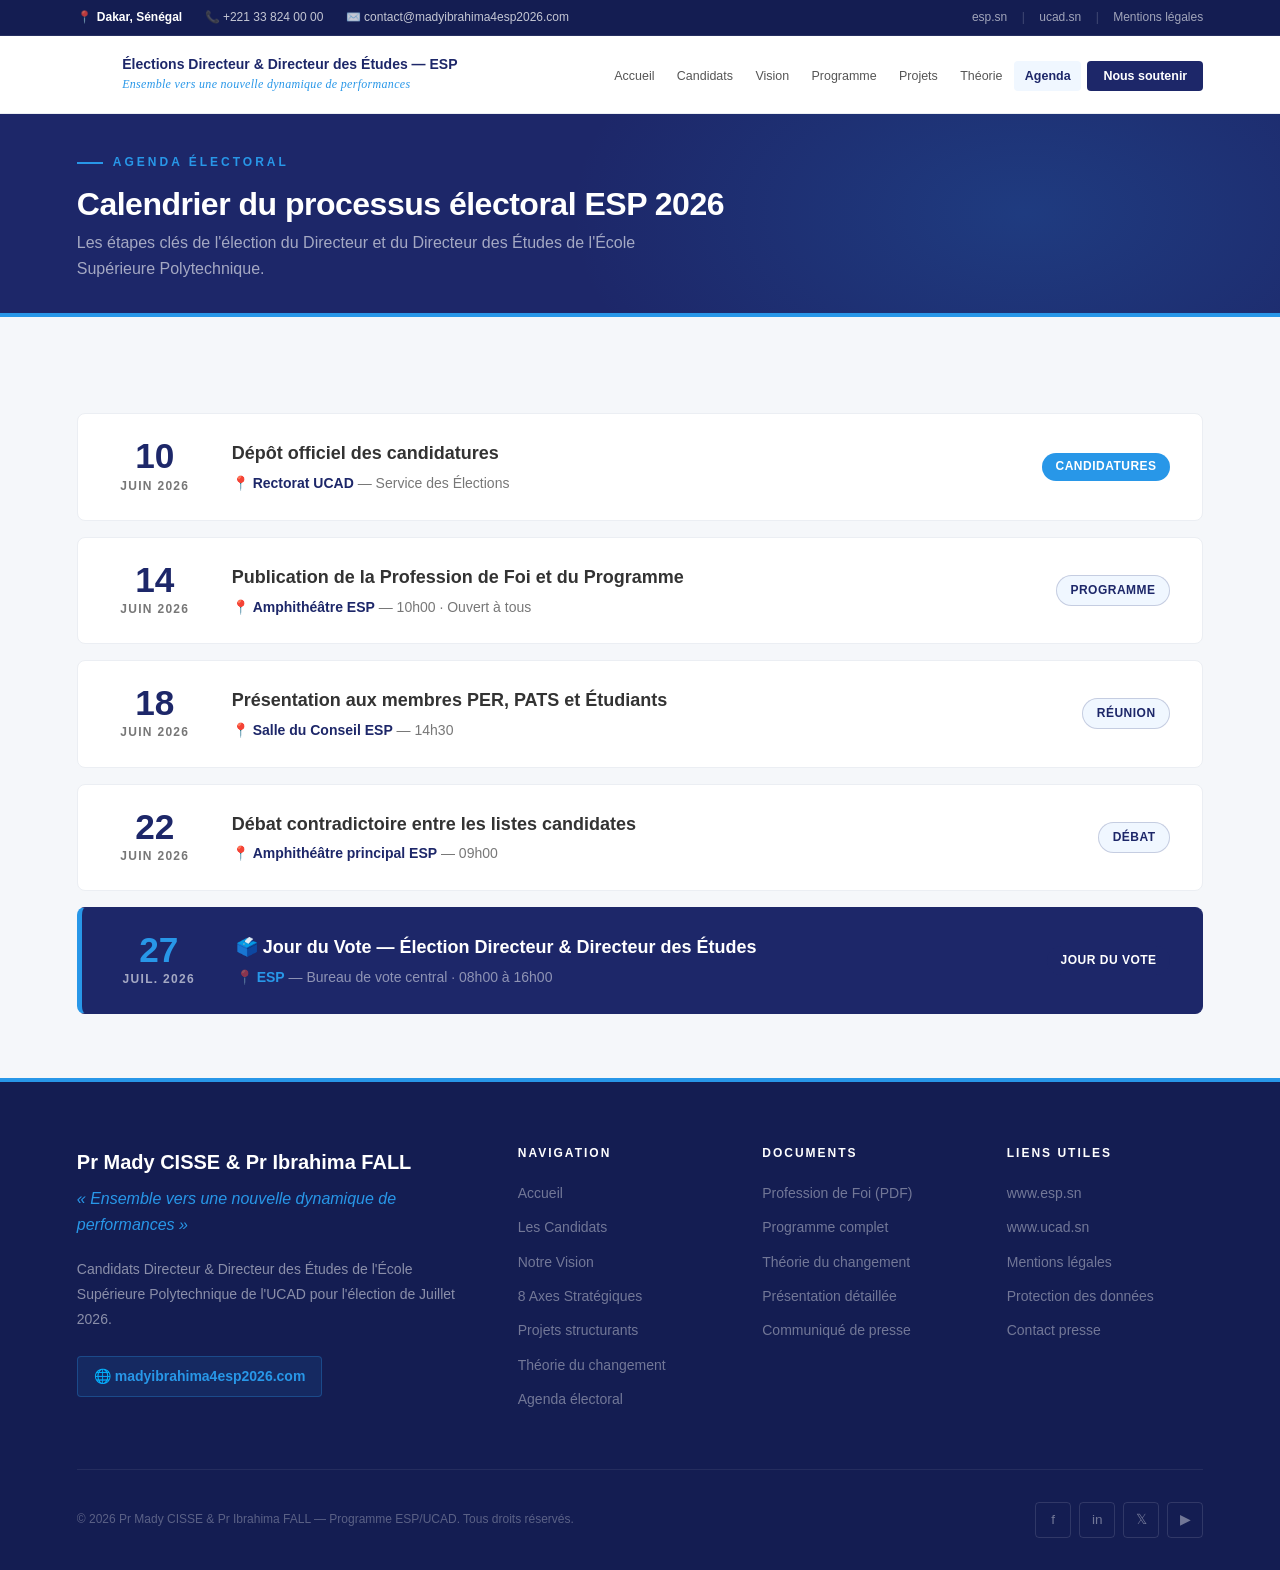
==== agenda.html @ 4c9542e1 "Add files via upload" ====
<!DOCTYPE html>
<html lang="fr">
<head>
<meta charset="UTF-8">
<meta name="viewport" content="width=device-width, initial-scale=1.0">
<meta http-equiv="X-UA-Compatible" content="IE=edge">
<meta http-equiv="Referrer-Policy" content="strict-origin-when-cross-origin">
<title>Agenda Électoral — ESP/UCAD 2026</title>
<meta name="description" content="Calendrier du processus électoral ESP 2026 — dépôt des candidatures, présentation du programme, débat et jour du vote le 27 juillet 2026.">
<meta name="robots" content="index, follow">
<link rel="canonical" href="https://www.madyibrahima4esp2026.com/agenda.html">
<link rel="stylesheet" href="styles.css">
</head>
<body>

<!-- ══ TOPBAR ══ -->
<div class="topbar">
  <div class="tb-l">
    <span>📍 <strong>Dakar, Sénégal</strong></span>
    <span>📞 +221 33 824 00 00</span>
    <span>✉️ contact@madyibrahima4esp2026.com</span>
  </div>
  <div class="tb-r">
    <a href="https://www.esp.sn" target="_blank" rel="noopener noreferrer">esp.sn</a>
    <span class="sep">|</span>
    <a href="https://www.ucad.sn" target="_blank" rel="noopener noreferrer">ucad.sn</a>
    <span class="sep">|</span>
    <a href="mentions-legales.html">Mentions légales</a>
  </div>
</div>

<!-- ══ HEADER ══ -->
<header class="site-header">
  <div class="header-inner">
    <a href="index.html" class="brand" aria-label="Accueil">
      <div class="brand-logo">
        <img src="assets/logo.jpg" alt="Logo ESP" onerror="this.style.display='none';this.parentNode.querySelector('.brand-logo-text').style.display='block'">
        <span class="brand-logo-text" style="display:none">ESP</span>
      </div>
      <div class="brand-text">
        <span class="brand-name">Élections Directeur &amp; Directeur des Études — ESP</span>
        <span class="brand-sub">Ensemble vers une nouvelle dynamique de performances</span>
      </div>
    </a>
    <nav aria-label="Navigation principale">
      <ul class="main-nav">
        <li><a href="index.html">Accueil</a></li>
        <li><a href="candidats.html">Candidats</a></li>
        <li><a href="vision.html">Vision</a></li>
        <li><a href="programme.html">Programme</a></li>
        <li><a href="projets.html">Projets</a></li>
        <li><a href="theorie-du-changement.html">Théorie</a></li>
        <li><a href="agenda.html" class="active">Agenda</a></li>
        <li><a href="engagement.html" class="cta">Nous soutenir</a></li>
      </ul>
    </nav>
    <button class="burger" id="menuToggle" aria-label="Ouvrir le menu" aria-expanded="false">
      <span></span><span></span><span></span>
    </button>
  </div>
</header>

<nav class="mobile-nav" id="mobileNav" aria-label="Menu mobile">
  <button class="close-btn" id="closeMenu" aria-label="Fermer">✕</button>
  <a href="index.html">Accueil</a>
  <a href="candidats.html">Les Candidats</a>
  <a href="vision.html">Vision</a>
  <a href="programme.html">Programme</a>
  <a href="projets.html">Projets structurants</a>
  <a href="theorie-du-changement.html">Théorie du changement</a>
  <a href="agenda.html">Agenda électoral</a>
  <a href="engagement.html">Nous soutenir</a>
</nav>

<!-- ══ PAGE BANNER ══ -->
<section class="page-banner">
  <div class="container">
    <div class="eyebrow">Agenda Électoral</div>
    <h1 class="page-banner-title">Calendrier du processus électoral ESP 2026</h1>
    <p class="page-banner-sub">Les étapes clés de l'élection du Directeur et du Directeur des Études de l'École Supérieure Polytechnique.</p>
  </div>
</section>

<!-- ══ AGENDA ══ -->
<section class="section agenda-section" id="agenda">
  <div class="container">
    <div class="agenda-list">
      <div class="ag-card"><div><div class="ag-day">10</div><div class="ag-mo">Juin 2026</div></div><div><div class="ag-ev">Dépôt officiel des candidatures</div><div class="ag-loc">📍 <strong>Rectorat UCAD</strong> — Service des Élections</div></div><span class="ag-pill p-info">Candidatures</span></div>
      <div class="ag-card"><div><div class="ag-day">14</div><div class="ag-mo">Juin 2026</div></div><div><div class="ag-ev">Publication de la Profession de Foi et du Programme</div><div class="ag-loc">📍 <strong>Amphithéâtre ESP</strong> — 10h00 · Ouvert à tous</div></div><span class="ag-pill p-event">Programme</span></div>
      <div class="ag-card"><div><div class="ag-day">18</div><div class="ag-mo">Juin 2026</div></div><div><div class="ag-ev">Présentation aux membres PER, PATS et Étudiants</div><div class="ag-loc">📍 <strong>Salle du Conseil ESP</strong> — 14h30</div></div><span class="ag-pill p-event">Réunion</span></div>
      <div class="ag-card"><div><div class="ag-day">22</div><div class="ag-mo">Juin 2026</div></div><div><div class="ag-ev">Débat contradictoire entre les listes candidates</div><div class="ag-loc">📍 <strong>Amphithéâtre principal ESP</strong> — 09h00</div></div><span class="ag-pill p-event">Débat</span></div>
      <div class="ag-card highlight"><div><div class="ag-day">27</div><div class="ag-mo">Juil. 2026</div></div><div><div class="ag-ev">🗳️ Jour du Vote — Élection Directeur &amp; Directeur des Études</div><div class="ag-loc">📍 <strong>ESP</strong> — Bureau de vote central · 08h00 à 16h00</div></div><span class="ag-pill p-vote">Jour du vote</span></div>
    </div>
  </div>
</section>

<!-- ══ FOOTER ══ -->
<footer>
  <div class="footer-top">
    <div>
      <div class="foot-name">Pr Mady CISSE &amp; Pr Ibrahima FALL</div>
      <div class="foot-tag">« Ensemble vers une nouvelle dynamique de performances »</div>
      <p class="foot-desc">Candidats Directeur &amp; Directeur des Études de l'École Supérieure Polytechnique de l'UCAD pour l'élection de Juillet 2026.</p>
      <a href="https://www.madyibrahima4esp2026.com" class="foot-link" rel="noopener noreferrer">🌐 madyibrahima4esp2026.com</a>
    </div>
    <div class="footer-col">
      <h4>Navigation</h4>
      <ul>
        <li><a href="index.html">Accueil</a></li>
        <li><a href="candidats.html">Les Candidats</a></li>
        <li><a href="vision.html">Notre Vision</a></li>
        <li><a href="programme.html">8 Axes Stratégiques</a></li>
        <li><a href="projets.html">Projets structurants</a></li>
        <li><a href="theorie-du-changement.html">Théorie du changement</a></li>
        <li><a href="agenda.html">Agenda électoral</a></li>
      </ul>
    </div>
    <div class="footer-col">
      <h4>Documents</h4>
      <ul>
        <li><a href="documents/profession-de-foi.pdf" target="_blank" rel="noopener noreferrer">Profession de Foi (PDF)</a></li>
        <li><a href="documents/programme-complet.pdf" target="_blank" rel="noopener noreferrer">Programme complet</a></li>
        <li><a href="documents/theorie-du-changement.pdf" target="_blank" rel="noopener noreferrer">Théorie du changement</a></li>
        <li><a href="documents/presentation.pdf" target="_blank" rel="noopener noreferrer">Présentation détaillée</a></li>
        <li><a href="documents/communique-presse.pdf" target="_blank" rel="noopener noreferrer">Communiqué de presse</a></li>
      </ul>
    </div>
    <div class="footer-col">
      <h4>Liens utiles</h4>
      <ul>
        <li><a href="https://www.esp.sn" target="_blank" rel="noopener noreferrer">www.esp.sn</a></li>
        <li><a href="https://www.ucad.sn" target="_blank" rel="noopener noreferrer">www.ucad.sn</a></li>
        <li><a href="mentions-legales.html">Mentions légales</a></li>
        <li><a href="mentions-legales.html#donnees">Protection des données</a></li>
        <li><a href="engagement.html">Contact presse</a></li>
      </ul>
    </div>
  </div>
  <div class="footer-bot">
    <p class="footer-copy">© 2026 Pr Mady CISSE &amp; Pr Ibrahima FALL — Programme ESP/UCAD. Tous droits réservés.</p>
    <div class="socials">
      <a href="#" class="soc" aria-label="Facebook" rel="noopener noreferrer">f</a>
      <a href="#" class="soc" aria-label="LinkedIn" rel="noopener noreferrer">in</a>
      <a href="#" class="soc" aria-label="Twitter / X" rel="noopener noreferrer">𝕏</a>
      <a href="#" class="soc" aria-label="YouTube" rel="noopener noreferrer">▶</a>
    </div>
  </div>
</footer>

<script src="main.js" defer></script>
</body>
</html>
---- styles.css ----
@import url('https://fonts.googleapis.com/css2?family=Playfair+Display:ital@1&display=swap');

/* ═══════════════════════════════════════════════════════════════════
   CHARTE GRAPHIQUE ESP — Couleurs officielles + typographie esp.sn
   Police : système (identique à Hello Elementor / esp.sn)
   Couleurs : #1D2769 dominant · #2897e8 accent · #fff · #333
═══════════════════════════════════════════════════════════════════ */

:root {
  --esp-navy:      #1D2769;
  --esp-navy-dark: #141d52;
  --esp-navy-mid:  #253394;
  --esp-blue:      #2897e8;
  --esp-blue-dark: #1a7cc4;
  --esp-blue-pale: #e8f4fd;
  --esp-blue-bg:   #f0f7ff;
  --white:    #ffffff;
  --black:    #000000;
  --text:     #333333;
  --text-mid: #555555;
  --text-lt:  #777777;
  --gray-50:  #fafafa;
  --gray-100: #f5f7fa;
  --gray-200: #ebeef3;
  --gray-300: #d4dde8;
  --border:   #dde3ef;
  --font: -apple-system, BlinkMacSystemFont, "Segoe UI", Roboto,
          "Helvetica Neue", Arial, "Noto Sans", sans-serif;
  --text-xs:  0.75rem;
  --text-sm:  0.875rem;
  --text-base:1rem;
  --text-lg:  1.125rem;
  --text-xl:  1.25rem;
  --text-2xl: 1.5rem;
  --text-3xl: 1.75rem;
  --text-4xl: 2rem;
  --text-5xl: 2.5rem;
  --lh-text:  1.6;
  --lh-head:  1.2;
  --r:    4px;
  --r-lg: 8px;
  --shadow-sm: 0 1px 4px rgba(29,39,105,.08);
  --shadow:    0 4px 20px rgba(29,39,105,.12);
  --shadow-lg: 0 12px 40px rgba(29,39,105,.18);
}

/* ── Reset ── */
*, *::before, *::after { margin:0; padding:0; box-sizing:border-box; }
html { scroll-behavior:smooth; }
body {
  font-family: var(--font);
  font-size: var(--text-base);
  color: var(--text);
  background: var(--white);
  line-height: var(--lh-text);
  overflow-x: clip;
  -webkit-font-smoothing: antialiased;
}
img { max-width:100%; display:block; }
a { color: inherit; text-decoration: none; }
h1,h2,h3,h4,h5,h6 {
  font-family: var(--font);
  line-height: var(--lh-head);
  font-weight: 700;
  color: var(--black);
}

/* ════════════════════════════════════
   TOPBAR
════════════════════════════════════ */
.topbar {
  background: var(--esp-navy-dark);
  color: rgba(255,255,255,.75);
  font-size: var(--text-xs);
  padding: .5rem 6%;
  display: flex;
  justify-content: space-between;
  align-items: center;
  border-bottom: 1px solid rgba(255,255,255,.08);
}
.tb-l { display:flex; align-items:center; gap:1.4rem; flex-wrap:wrap; }
.tb-l span { display:flex; align-items:center; gap:5px; }
.tb-l strong { color:var(--white); font-weight:600; }
.tb-r { display:flex; align-items:center; gap:.9rem; }
.tb-r a {
  color:rgba(255,255,255,.6);
  font-size:var(--text-xs);
  font-weight:500;
  transition:color .15s;
}
.tb-r a:hover { color:var(--esp-blue); }
.tb-r .sep { color:rgba(255,255,255,.2); }

/* ════════════════════════════════════
   HEADER
════════════════════════════════════ */
.site-header {
  background: var(--white);
  position: sticky;
  top: 0;
  z-index: 300;
  box-shadow: 0 2px 12px rgba(29,39,105,.1);
  border-bottom: 1px solid var(--gray-200);
}
.header-inner {
  max-width: 1280px;
  margin: 0 auto;
  padding: .9rem 6%;
  display: flex;
  align-items: center;
  justify-content: space-between;
  gap: 2rem;
}
.brand { display: flex; align-items: center; gap: 12px; }
.brand-logo {
  height: 48px; width: auto; flex-shrink: 0;
  display: flex; align-items: center; justify-content: center;
}
.brand-logo img { height: 48px; width: auto; object-fit: contain; display: block; }
.brand-logo-text { font-size: .95rem; font-weight: 800; color: var(--white); letter-spacing: 1px; }
.brand-text { display:flex; flex-direction:column; }
.brand-name { font-size: var(--text-sm); font-weight: 700; color: var(--esp-navy); line-height: 1.3; }
.brand-sub { font-size: var(--text-xs); color: var(--esp-blue); margin-top: 2px; font-family: Georgia, 'Times New Roman', serif; font-style: italic; letter-spacing: .3px; }
.main-nav { display:flex; list-style:none; align-items:center; gap:.1rem; }
.main-nav a {
  color: var(--text-mid);
  font-size: .78rem;
  font-weight: 500;
  padding: .5rem .65rem;
  border-radius: var(--r);
  transition: all .15s;
}
.main-nav a:hover { color:var(--esp-navy); background:var(--esp-blue-bg); }
.main-nav a.active { color:var(--esp-navy); background:var(--esp-blue-bg); font-weight:700; }
.main-nav a.cta {
  background: var(--esp-navy); color: var(--white);
  padding: .5rem 1rem; font-weight: 600; margin-left: .3rem;
}
.main-nav a.cta:hover { background: var(--esp-navy-dark); }
.main-nav a.cta.active { background: var(--esp-navy-dark); }
.burger {
  display:none; flex-direction:column; gap:5.5px;
  cursor:pointer; padding:10px; background:none; border:none;
  border-radius:8px; transition:background .2s;
}
.burger:hover { background:rgba(29,39,105,.07); }
.burger span {
  width:24px; height:2.5px; background:var(--esp-navy);
  border-radius:3px; display:block;
  transition:transform .3s ease, opacity .2s ease, width .25s ease;
}
.burger.open span:nth-child(1) { transform:translateY(8px) rotate(45deg); }
.burger.open span:nth-child(2) { opacity:0; width:0; }
.burger.open span:nth-child(3) { transform:translateY(-8px) rotate(-45deg); }

/* Backdrop */
html.menu-open body { overflow: clip; }

.mobile-overlay {
  position:fixed; inset:0;
  background:rgba(0,8,32,.5);
  z-index:399;
  opacity:0; visibility:hidden;
  transition:opacity .35s, visibility .35s;
  backdrop-filter:blur(3px);
  -webkit-backdrop-filter:blur(3px);
}
.mobile-overlay.open { opacity:1; visibility:visible; }

/* Panneau latéral */
.mobile-nav {
  position:fixed; top:0; right:0;
  height:100vh;
  height:100dvh;
  width:min(300px, 86vw);
  background:var(--white); z-index:400;
  display:flex; flex-direction:column;
  transform:translateX(105%);
  visibility:hidden;
  transition:transform .35s cubic-bezier(.4,0,.2,1), visibility .35s;
  box-shadow:-6px 0 30px rgba(0,8,32,.18);
  overflow-y:auto;
  overflow-x:hidden;
  overscroll-behavior-y:contain;
  -webkit-overflow-scrolling:touch;
  padding-bottom:max(1.5rem, env(safe-area-inset-bottom));
}
.mobile-nav.open { transform:translateX(0); visibility:visible; }

/* En-tête du panneau */
.mob-nav-hd {
  display:flex; align-items:center; justify-content:space-between;
  padding:1rem 1.2rem;
  background:var(--esp-navy);
  flex-shrink:0;
}
.mob-nav-brand { color:var(--white); }
.mob-nav-brand strong { display:block; font-size:.85rem; font-weight:700; letter-spacing:.04em; }
.mob-nav-brand span {
  display:block;
  font-family:'Playfair Display', Georgia, serif;
  font-style:italic;
  font-size:.78rem;
  color:rgba(255,255,255,.82);
  font-weight:400;
  margin-top:4px;
  letter-spacing:.02em;
  line-height:1.35;
}

/* Bouton fermer */
.close-btn {
  width:32px; height:32px;
  background:rgba(255,255,255,.15); border:1px solid rgba(255,255,255,.2);
  border-radius:50%;
  font-size:.95rem; cursor:pointer; color:var(--white);
  display:flex; align-items:center; justify-content:center;
  transition:background .2s;
  flex-shrink:0;
}
.close-btn:hover { background:rgba(255,255,255,.3); }

/* Liens */
.mobile-nav a {
  display:flex; align-items:center; justify-content:space-between;
  padding:.7rem 1.2rem;
  border-bottom:1px solid var(--gray-100);
  color:var(--text); font-size:.9rem; font-weight:600;
  transition:background .15s, color .15s, padding-left .2s;
}
.mobile-nav a::after { content:'›'; font-size:1.2rem; color:var(--esp-blue); opacity:.5; }
.mobile-nav a:hover { background:var(--esp-blue-bg); color:var(--esp-navy); padding-left:1.6rem; }
.mobile-nav a.active { color:var(--esp-blue); background:var(--esp-blue-bg); }

/* CTA */
.mobile-nav a.cta {
  margin:.8rem 1.2rem 1rem;
  padding:.75rem 1.2rem;
  background:var(--esp-navy); color:var(--white) !important;
  border-radius:var(--r-lg);
  justify-content:center;
  font-size:.9rem;
  border-bottom:none;
}
.mobile-nav a.cta::after { display:none; }
.mobile-nav a.cta:hover { background:var(--esp-blue); padding-left:1.2rem; }

/* ════════════════════════════════════
   HERO
════════════════════════════════════ */
@keyframes pulse { 0%,100%{opacity:1} 50%{opacity:.4} }

.hero {
  position: relative;
  background: linear-gradient(145deg, #253394 0%, #1D2769 55%, #141d52 100%);
  overflow: hidden;
  min-height: 88vh;
  display: flex;
  align-items: stretch;
}
.hero::before {
  content: '';
  position: absolute; inset: 0;
  background:
    radial-gradient(ellipse 900px 600px at 95% -5%, rgba(40,151,232,.28) 0%, transparent 60%),
    radial-gradient(ellipse 600px 500px at 5%  95%, rgba(20,29,82,.40) 0%, transparent 55%);
  pointer-events: none;
}
.hero::after {
  content: '';
  position: absolute; inset: 0;
  background-image: repeating-linear-gradient(
    -55deg,
    transparent, transparent 80px,
    rgba(255,255,255,.012) 80px, rgba(255,255,255,.012) 81px
  );
  pointer-events: none; z-index: 1;
}
.hero-content {
  position: relative; z-index: 2;
  max-width: 1280px; margin: 0 auto; padding: 0 6%; width: 100%;
  display: grid; grid-template-columns: 1fr clamp(320px, 44%, 520px);
  gap: 2.5rem; align-items: center;
  min-height: 88vh;
}
.hero-left { padding: 4.5rem 0; min-width: 0; overflow: hidden; }

.hero-kicker {
  display: inline-flex; align-items: center; gap: 10px;
  font-size: var(--text-xs); font-weight: 700;
  text-transform: uppercase; letter-spacing: 3px;
  color: var(--esp-blue); margin-bottom: 1.6rem;
  padding: .4rem 1.1rem;
  background: rgba(40,151,232,.1);
  border: 1px solid rgba(40,151,232,.25);
  border-radius: 100px;
}
.kicker-pulse {
  width: 7px; height: 7px;
  background: #22c55e; border-radius: 50%;
  box-shadow: 0 0 8px rgba(34,197,94,.7);
  animation: pulse 2s infinite; flex-shrink: 0;
}
.hero-title {
  font-family: 'Montserrat', var(--font);
  font-size: clamp(2.4rem, 5vw, 4.2rem);
  color: var(--white); font-weight: 900;
  line-height: 1.05; letter-spacing: -1px;
  margin-bottom: 1.2rem;
}
.ht-prenom {
  display: block; font-weight: 700; font-size: .52em;
  color: rgba(255,255,255,.5); letter-spacing: 7px;
  text-transform: uppercase; margin-bottom: .06em;
  font-family: 'Montserrat', var(--font);
}
.ht-nom {
  display: block; font-weight: 900;
  text-transform: uppercase; color: var(--white); line-height: 1;
}
.ht-amp {
  display: block; font-family: 'Montserrat', var(--font);
  font-weight: 300; font-size: .3em;
  color: var(--esp-blue); letter-spacing: 8px;
  text-transform: uppercase; margin: .45em 0;
}
.hero-role {
  font-size: var(--text-sm); color: rgba(255,255,255,.5);
  margin-bottom: 1.4rem; padding-bottom: 1.4rem;
  border-bottom: 1px solid rgba(255,255,255,.08); line-height: 1.75;
}
.hero-role strong { color: rgba(255,255,255,.75); font-weight: 600; }
.hero-slogan {
  font-size: var(--text-lg); font-weight: 500; font-style: italic;
  color: var(--white); line-height: 1.6;
  margin: 0 0 1.8rem; padding-left: 1.3rem;
  border-left: 3px solid var(--esp-blue);
  max-width: 500px;
}
.hero-btns { display: flex; gap: 1rem; flex-wrap: wrap; margin-bottom: 2rem; width: 100%; }
.btn {
  display: inline-flex; align-items:center; gap:8px;
  padding: .85rem 2rem; border-radius: var(--r);
  font-size: var(--text-sm); font-weight: 600;
  transition: all .2s; border: 2px solid transparent;
  cursor: pointer; text-transform: uppercase; letter-spacing: .4px;
}
.btn-primary { background: var(--esp-blue); color: var(--white); border-color: var(--esp-blue); box-shadow: 0 4px 16px rgba(40,151,232,.4); }
.btn-primary:hover { background: var(--esp-blue-dark); border-color: var(--esp-blue-dark); transform: translateY(-2px); box-shadow: 0 6px 22px rgba(40,151,232,.5); }
.btn-outline { background: transparent; color: var(--white); border-color: rgba(255,255,255,.35); }
.btn-outline:hover { border-color:var(--white); background:rgba(255,255,255,.06); }

.hero-meta {
  display: flex; flex-wrap: wrap;
  border: 1px solid rgba(255,255,255,.08);
  border-radius: var(--r); overflow: hidden;
  background: rgba(255,255,255,.03);
  max-width: 440px;
}
.hero-meta-item {
  flex: 1; padding: .85rem 1.2rem;
  border-right: 1px solid rgba(255,255,255,.08);
  min-width: 100px;
}
.hero-meta-item:last-child { border-right: none; }
.hero-meta-label {
  font-size: 10px; color: rgba(255,255,255,.35);
  text-transform: uppercase; letter-spacing: 1.5px;
  font-weight: 700; margin-bottom: 3px;
}
.hero-meta-value { color: var(--white); font-size: var(--text-sm); font-weight: 700; }

/* Hero droite — portraits candidats */
.hero-right {
  display: flex; flex-direction: column;
  gap: .9rem; align-self: stretch;
  padding: 3rem 0;
}
.hero-portraits {
  display: grid; grid-template-columns: 1fr 1fr;
  gap: .9rem; flex: 1;
  align-items: start;
}

/* Carte portrait */
.hero-portrait {
  display: flex; flex-direction: column;
  border-radius: var(--r-lg);
  overflow: hidden;
  background: rgba(255,255,255,.05);
  border: 1px solid rgba(255,255,255,.1);
  box-shadow: 0 8px 36px rgba(0,0,0,.45);
  transition: transform .3s ease, box-shadow .3s ease;
}
.hero-portrait:hover {
  transform: translateY(-6px);
  box-shadow: 0 20px 55px rgba(0,0,0,.6);
}
.hero-portrait:first-child { border-top: 3px solid var(--esp-blue); }
.hero-portrait.alt {
  border-top: 3px solid rgba(255,255,255,.25);
}

/* Zone photo */
.hero-portrait-img {
  position: relative;
  height: 290px;
  background: #0a0e28;
  overflow: hidden;
  flex-shrink: 0;
}
/* Numéro badge */
.hero-portrait:first-child .hero-portrait-img::before,
.hero-portrait.alt .hero-portrait-img::before {
  content: none;
}
.hero-portrait-img img {
  width: 100%; height: 100%;
  object-fit: cover; object-position: top center;
  transition: transform .45s ease;
}
.hero-portrait:hover .hero-portrait-img img { transform: scale(1.05); }
.hero-portrait::after { display: none; }

/* Section info sous la photo */
.hero-portrait-info {
  padding: .9rem 1rem 1.1rem;
  background: rgba(10,14,45,.78);
  border-top: 1px solid rgba(255,255,255,.07);
}
.portrait-tag {
  display: inline-block; font-size: 9px; font-weight: 700;
  text-transform: uppercase; letter-spacing: 1.5px;
  color: var(--esp-blue); background: rgba(40,151,232,.15);
  border: 1px solid rgba(40,151,232,.35);
  padding: .2rem .65rem; border-radius: 100px; margin-bottom: .5rem;
}
.portrait-tag.alt {
  color: var(--esp-blue);
  background: rgba(40,151,232,.15);
  border-color: rgba(40,151,232,.35);
}
.portrait-name {
  font-family: 'Montserrat', var(--font);
  font-size: 1.05rem; color: var(--white);
  font-weight: 800; line-height: 1.15;
  text-transform: uppercase;
}
.portrait-name strong { font-weight: 900; }
.portrait-grade {
  font-size: 10px; color: rgba(255,255,255,.38);
  margin-top: 4px; font-weight: 500;
}
.hero-right-badge {
  display: flex; align-items: center; gap: .6rem;
  font-size: var(--text-xs); color: rgba(255,255,255,.4);
  background: rgba(255,255,255,.04);
  border: 1px solid rgba(255,255,255,.07);
  padding: .6rem 1rem; border-radius: var(--r); font-weight: 600;
}
.live-dot {
  width: 7px; height: 7px; background: #22c55e;
  border-radius: 50%; box-shadow: 0 0 8px rgba(34,197,94,.6);
  animation: pulse 2s infinite; flex-shrink: 0;
}

/* ════════════════════════════════════
   PAGE BANNER — bandeau des pages internes
════════════════════════════════════ */
.page-banner {
  background: var(--esp-navy);
  padding: 2rem 6%;
  border-bottom: 4px solid var(--esp-blue);
  position: relative;
  overflow: hidden;
}
.page-banner::before {
  content: '';
  position: absolute; inset: 0;
  background: radial-gradient(ellipse 700px 400px at 80% 50%, rgba(40,151,232,.18) 0%, transparent 65%);
  pointer-events: none;
}
.page-banner .container { max-width: 1280px; margin: 0 auto; position: relative; z-index: 1; }
.page-banner .eyebrow { color: var(--esp-blue); margin-bottom: 0.8rem; }
.page-banner .eyebrow::before { background: var(--esp-blue); }
.page-banner-title {
  font-size: clamp(1.4rem, 3vw, 2rem);
  color: var(--white); font-weight: 800;
  margin-bottom: 0.4rem; letter-spacing: -0.5px;
}
.page-banner-sub { color: rgba(255,255,255,.6); font-size: var(--text-base); max-width: 640px; line-height: 1.6; }

/* ════════════════════════════════════
   GENERIQUE SECTIONS
════════════════════════════════════ */
.section { padding:3rem 6%; }
.container { max-width:1280px; margin:0 auto; }
.section-hd { max-width:800px; margin-bottom:3.5rem; }
.section-hd.center { margin-left:auto; margin-right:auto; text-align:center; }
.eyebrow {
  display: inline-flex; align-items:center; gap:10px;
  font-size: var(--text-xs); font-weight:700;
  text-transform: uppercase; letter-spacing:3px;
  color: var(--esp-blue); margin-bottom:.9rem;
}
.eyebrow::before { content:''; width:26px; height:2px; background:var(--esp-blue); flex-shrink:0; }
.section-hd.center .eyebrow { justify-content:center; }
.section-title { font-size: var(--text-4xl); font-weight: 800; color: var(--esp-navy); letter-spacing: -.5px; margin-bottom:.9rem; line-height: var(--lh-head); }
.section-intro { color:var(--text-mid); font-size:var(--text-base); line-height:var(--lh-text); }

/* ════════════════════════════════════
   STATS
════════════════════════════════════ */
.stats-bar { background:var(--esp-navy); padding:2.5rem 6%; }
.stats-grid { max-width:1280px; margin:0 auto; display:grid; grid-template-columns:repeat(4,1fr); gap:2rem; }
.stat-card { text-align:center; }
.stat-num { font-size: 2.8rem; font-weight: 800; color: var(--white); line-height:1; margin-bottom:.4rem; letter-spacing:-1px; }
.stat-num small { font-size:1.6rem; color:var(--esp-blue); }
.stat-label { font-size: var(--text-xs); color: rgba(255,255,255,.7); text-transform: uppercase; letter-spacing: 1.5px; font-weight: 600; }

/* ════════════════════════════════════
   VISION
════════════════════════════════════ */
.vision { background:var(--white); }
.vision-grid { display:grid; grid-template-columns:1.2fr 1fr; gap:5rem; align-items:center; }
.vision-quote { background: var(--esp-navy); color: var(--white); padding: 3rem; border-radius: var(--r-lg); position: relative; box-shadow: var(--shadow-lg); border-left: 5px solid var(--esp-blue); }
.vision-quote::before { content: '"'; position: absolute; top:.8rem; left:1.5rem; font-size: 6rem; color: rgba(40,151,232,.2); line-height:1; font-weight:800; }
.vision-q { font-size: var(--text-xl); line-height: 1.65; font-weight: 500; margin-bottom: 2rem; position: relative; z-index:1; }
.vision-q strong { color:var(--esp-blue); font-weight:700; }
.vision-attr { display:flex; align-items:center; gap:.9rem; padding-top:1.3rem; border-top:1px solid rgba(255,255,255,.1); }
.attr-line { width:28px; height:2px; background:var(--esp-blue); flex-shrink:0; }
.attr-txt { font-size:var(--text-xs); color:rgba(255,255,255,.6); font-weight:600; text-transform:uppercase; letter-spacing:1.5px; }
.vision-text p { font-size:var(--text-base); line-height:1.85; color:var(--text-mid); margin-bottom:1.1rem; }
.vision-text p strong { color:var(--black); font-weight:700; }
.vision-feats { display:grid; grid-template-columns:1fr 1fr; gap:1rem; margin-top:2rem; }
.vfeat { padding:1rem 1.2rem; background:var(--esp-blue-bg); border-left:4px solid var(--esp-navy); border-radius:0 var(--r) var(--r) 0; }
.vfeat-n { font-size:1.9rem; font-weight:800; color:var(--esp-navy); line-height:1; margin-bottom:4px; }
.vfeat-t { font-size:var(--text-sm); color:var(--text-mid); font-weight:500; }

/* ════════════════════════════════════
   CANDIDATS
════════════════════════════════════ */
.cand-section { background:#eef1f7; }
.cand-grid { display:flex; flex-direction:column; gap:2.5rem; margin-top:1rem; }

/* ── Card horizontale ── */
.cand-card {
  background:var(--white);
  border-radius:var(--r-lg); overflow:hidden;
  box-shadow:0 4px 28px rgba(29,39,105,.1);
  border:1px solid var(--gray-200);
  display:grid;
  grid-template-areas:"banner banner" "head body";
  grid-template-columns:360px 1fr;
  grid-template-rows:3px 1fr;
  transition:box-shadow .3s;
}
.cand-card:hover { box-shadow:0 14px 44px rgba(29,39,105,.16); }

/* Bandeau couleur top */
.cand-banner { grid-area:banner; height:3px; background:var(--esp-navy); }
.cand-banner.alt { background:var(--esp-blue); }

/* ── Colonne PHOTO gauche ── */
.cand-head {
  grid-area:head;
  position:relative; overflow:hidden;
  min-height:480px; background:#07102a;
}
.cand-head::after {
  content:''; position:absolute; inset:0; z-index:1;
  background:
    linear-gradient(to right, rgba(7,16,42,0) 55%, rgba(7,16,42,.45) 100%),
    linear-gradient(to top, rgba(7,16,42,.92) 0%, rgba(7,16,42,.45) 45%, rgba(7,16,42,.05) 100%);
}
.cand-photo { position:absolute; inset:0; width:100%; height:100%; }
.cand-photo img { width:100%; height:100%; object-fit:cover; object-position:center top; }
.cand-head-info {
  position:absolute; bottom:0; left:0; right:0;
  padding:1.5rem 1.8rem; z-index:2;
}
.cand-poste {
  display:inline-block; font-size:9px; font-weight:700;
  text-transform:uppercase; letter-spacing:2px;
  color:var(--esp-blue); background:rgba(40,151,232,.18);
  padding:.28rem .85rem; border-radius:100px; margin-bottom:.5rem;
  border:1px solid rgba(40,151,232,.45);
}
.cand-poste.alt {
  color:rgba(255,255,255,.9); background:rgba(255,255,255,.15);
  border-color:rgba(255,255,255,.3);
}
.cand-name { font-size:var(--text-2xl); font-weight:800; color:#fff; line-height:1.15; }
.cand-titre { font-size:var(--text-xs); color:rgba(255,255,255,.5); margin-top:.3rem; line-height:1.4; }

/* ── Colonne CONTENU droite ── */
.cand-body {
  grid-area:body;
  padding:2.2rem 2.8rem 2.2rem 2.4rem;
  display:flex; flex-direction:column; justify-content:center;
  border-left:1px solid var(--gray-100);
}
.cand-body p { font-size:var(--text-sm); line-height:1.8; color:var(--text-mid); margin-bottom:1rem; }
.cand-body ul {
  list-style:none; margin:0 0 .5rem; padding:0;
  display:grid; grid-template-columns:1fr 1fr; gap:.38rem .6rem;
}
.cand-body ul li {
  font-size:.8rem; line-height:1.55; color:var(--text-mid);
  padding:.2rem 0 .2rem 1rem; position:relative;
  border-bottom:1px solid var(--gray-100);
}
.cand-body ul li:last-child { border-bottom:none; }
.cand-body ul li::before {
  content:''; position:absolute; left:0; top:.63em;
  width:5px; height:5px; border-radius:50%; background:var(--esp-blue); flex-shrink:0;
}
.cand-chips {
  display:flex; flex-wrap:wrap; gap:.45rem;
  margin-top:1.3rem; padding-top:1.2rem; border-top:2px solid var(--gray-100);
}
.chip {
  background:var(--esp-blue-bg); color:var(--esp-navy);
  padding:.3rem .9rem; border-radius:100px;
  font-size:var(--text-xs); font-weight:700;
  border:1px solid rgba(29,39,105,.12);
}

/* ════════════════════════════════════
   PROGRAMME — 7 AXES
════════════════════════════════════ */
.programme { background:var(--white); }
.prog-layout { display:grid; grid-template-columns:265px 1fr; gap:3rem; margin-top:3rem; }
.prog-sidebar { position:sticky; top:90px; align-self:start; }
.prog-list { list-style:none; background:var(--gray-100); border-radius:var(--r-lg); padding:.5rem; border:1px solid var(--gray-200); }
.prog-item { display:flex; align-items:center; gap:10px; padding:.8rem 1rem; border-radius:var(--r); cursor:pointer; transition:all .15s; font-size:var(--text-sm); color:var(--text-mid); font-weight:500; }
.prog-item:hover { background:var(--white); color:var(--esp-navy); }
.prog-item.active { background:var(--esp-navy); color:var(--white); font-weight:700; }
.prog-item.active .pnum { background:rgba(255,255,255,.18); color:var(--white); }
.pnum { width:26px; height:26px; border-radius:50%; background:var(--esp-blue-bg); color:var(--esp-navy); display:flex; align-items:center; justify-content:center; font-size:var(--text-xs); font-weight:800; flex-shrink:0; }
.prog-panel { display:none; animation:fadeIn .3s ease; }
.prog-panel.active { display:block; }
@keyframes fadeIn{from{opacity:0;transform:translateY(8px)}to{opacity:1;transform:translateY(0)}}
.prog-hdr { border-left:4px solid var(--esp-navy); padding-left:1.5rem; margin-bottom:2rem; }
.prog-axe { font-size:var(--text-xs); color:var(--esp-blue); font-weight:700; text-transform:uppercase; letter-spacing:2.5px; margin-bottom:.5rem; }
.prog-h3 { font-size:var(--text-3xl); font-weight:800; color:var(--esp-navy); line-height:1.2; margin-bottom:.7rem; }
.prog-obj { font-size:var(--text-base); line-height:1.75; color:var(--text-mid); font-style:italic; }
.prog-body { display:grid; grid-template-columns:1fr 1fr; gap:2.5rem; }
.prog-col h4 { font-size:var(--text-xs); font-weight:700; text-transform:uppercase; letter-spacing:2px; color:var(--esp-navy); padding-bottom:.7rem; margin-bottom:1.1rem; border-bottom:2px solid var(--esp-navy); }
.prog-acts { list-style:none; }
.prog-acts li { position:relative; padding:.5rem 0 .5rem 1.4rem; font-size:var(--text-sm); line-height:1.7; color:var(--text-mid); border-bottom:1px dashed var(--gray-200); }
.prog-acts li:last-child { border-bottom:none; }
.prog-acts li::before { content:''; position:absolute; left:0; top:1rem; width:6px; height:6px; background:var(--esp-blue); border-radius:50%; }
.prog-indic { display:flex; flex-direction:column; gap:.6rem; }
.indic { background:var(--esp-blue-bg); border:1px solid rgba(40,151,232,.15); border-left:3px solid var(--esp-navy); padding:.8rem 1rem; border-radius:0 var(--r) var(--r) 0; font-size:var(--text-sm); line-height:1.55; color:var(--text); }
.indic strong { color:var(--esp-navy); font-weight:700; }

/* ════════════════════════════════════
   PROJETS STRUCTURANTS
════════════════════════════════════ */
.projets { background:var(--gray-100); }

/* ── Ancien compact grid (conservé pour compatibilité) ── */
.ps-grid { display:grid; grid-template-columns:repeat(auto-fit,minmax(300px,1fr)); gap:1.5rem; margin-top:3rem; }
.ps-card { background:var(--white); border-radius:var(--r-lg); overflow:hidden; border:1px solid var(--gray-200); transition:all .25s; display:flex; flex-direction:column; }
.ps-card:hover { transform:translateY(-5px); box-shadow:var(--shadow-lg); border-color:rgba(29,39,105,.3); }
.ps-cover { height:130px; position:relative; display:flex; align-items:flex-end; padding:1.2rem 1.5rem; background:var(--esp-navy); color:var(--white); border-bottom:3px solid var(--esp-blue); }
.ps-cover::before { content:''; position:absolute; top:.8rem; right:1rem; font-size:4rem; font-weight:800; color:rgba(255,255,255,.07); line-height:1; }
.ps-card:nth-child(1) .ps-cover::before{content:'01';} .ps-card:nth-child(2) .ps-cover::before{content:'02';} .ps-card:nth-child(3) .ps-cover::before{content:'03';} .ps-card:nth-child(4) .ps-cover::before{content:'04';} .ps-card:nth-child(5) .ps-cover::before{content:'05';}
.ps-card:nth-child(2) .ps-cover{background:#1a3a6b;} .ps-card:nth-child(3) .ps-cover{background:#131b4d;} .ps-card:nth-child(4) .ps-cover{background:#243191;} .ps-card:nth-child(5) .ps-cover{background:#0d1540;}
.ps-tag { display:inline-block; background:rgba(40,151,232,.2); padding:.2rem .75rem; border-radius:100px; font-size:10px; font-weight:700; text-transform:uppercase; letter-spacing:1px; margin-bottom:.6rem; border:1px solid rgba(40,151,232,.35); color:var(--esp-blue); }
.ps-title { font-size:var(--text-base); font-weight:700; line-height:1.3; }
.ps-body { padding:1.5rem; flex:1; display:flex; flex-direction:column; }
.ps-body>p { font-size:var(--text-sm); color:var(--text-lt); line-height:1.75; margin-bottom:1rem; }
.ps-acts { list-style:none; margin-top:auto; padding-top:1rem; border-top:1px solid var(--gray-200); }
.ps-acts li { font-size:var(--text-xs); line-height:1.5; color:var(--text-mid); padding:.3rem 0 .3rem 1.1rem; position:relative; }
.ps-acts li::before { content:'→'; position:absolute; left:0; color:var(--esp-blue); font-weight:bold; }

/* ══ PROJETS — HERO ALTERNATING CARDS ══ */
.ps-hero-grid { display:flex; flex-direction:column; gap:2.5rem; margin-top:2rem; }

.ps-hero-card {
  display:grid;
  grid-template-columns:400px 1fr;
  min-height:330px;
  border-radius:var(--r-lg);
  overflow:hidden;
  border:1px solid var(--gray-200);
  box-shadow:var(--shadow);
  background:var(--white);
  opacity:0;
  transform:translateX(-55px);
  transition:opacity .75s ease, transform .75s ease, box-shadow .35s;
}
.ps-hero-card:nth-child(even) {
  grid-template-columns:1fr 400px;
  transform:translateX(55px);
}
.ps-hero-card:nth-child(even) .ps-hero-img { order:2; }
.ps-hero-card:nth-child(even) .ps-hero-cnt  { order:1; }
.ps-hero-card.ps-in { opacity:1; transform:translateX(0); }
.ps-hero-card.ps-in:hover { box-shadow:0 22px 55px rgba(29,39,105,.17); }

/* ── Image ── */
.ps-hero-img { position:relative; overflow:hidden; background:var(--esp-navy); }
.ps-hero-img img {
  position:absolute; inset:0;
  width:100%; height:100%; object-fit:cover;
  transition:transform 1s cubic-bezier(.4,0,.2,1);
  display:block;
}
.ps-hero-card.ps-in:hover .ps-hero-img img { transform:scale(1.08); }

.ps-hero-glaze {
  position:absolute; inset:0;
  background:linear-gradient(155deg, rgba(29,39,105,.52) 0%, rgba(13,21,64,.9) 100%);
  display:flex; flex-direction:column; justify-content:flex-end; padding:1.75rem;
}
.ps-hero-bignum {
  position:absolute; top:.6rem; right:.9rem;
  font-size:8rem; font-weight:800;
  color:rgba(255,255,255,.08); line-height:1;
  pointer-events:none; user-select:none;
}
.ps-hero-chip {
  display:inline-block;
  background:var(--esp-blue); color:#fff;
  font-size:9px; font-weight:700;
  text-transform:uppercase; letter-spacing:1.5px;
  padding:.3rem .9rem; border-radius:100px;
  margin-bottom:.7rem; width:fit-content;
  box-shadow:0 3px 12px rgba(40,151,232,.45);
}
.ps-hero-img-title {
  color:#fff; font-size:.95rem; font-weight:700;
  line-height:1.35; text-shadow:0 2px 8px rgba(0,0,0,.5);
}

/* ── Contenu ── */
.ps-hero-cnt {
  padding:1.75rem 2rem;
  display:flex; flex-direction:column;
  background:var(--white);
}
.ps-hero-cnt-title {
  font-size:var(--text-xl); font-weight:800;
  color:var(--esp-navy); line-height:1.2;
  margin-bottom:1rem;
  padding-bottom:1rem;
  border-bottom:2px solid var(--gray-200);
}
.ps-hero-acts-hd {
  font-size:var(--text-xs); font-weight:700;
  color:var(--esp-blue); text-transform:uppercase;
  letter-spacing:.08em; margin-bottom:.8rem;
  display:flex; align-items:center; gap:.6rem;
}
.ps-hero-acts-hd::before { content:''; width:18px; height:2px; background:var(--esp-blue); flex-shrink:0; }

.ps-hero-acts {
  list-style:none; padding:0; margin:0;
  display:grid; grid-template-columns:1fr 1fr;
  gap:.1rem 1.75rem; flex:1;
}
.ps-hero-acts.col1 { grid-template-columns:1fr; }
.ps-hero-acts li {
  font-size:.83rem; line-height:1.65; color:var(--text-mid);
  padding:.38rem 0 .38rem 1.1rem;
  position:relative; border-bottom:1px solid var(--gray-100);
  opacity:0; transform:translateY(8px);
  transition:opacity .4s ease, transform .4s ease;
}
.ps-hero-card.ps-in .ps-hero-acts li { opacity:1; transform:translateY(0); }
.ps-hero-card.ps-in .ps-hero-acts li:nth-child(1)  { transition-delay:.2s; }
.ps-hero-card.ps-in .ps-hero-acts li:nth-child(2)  { transition-delay:.25s; }
.ps-hero-card.ps-in .ps-hero-acts li:nth-child(3)  { transition-delay:.3s; }
.ps-hero-card.ps-in .ps-hero-acts li:nth-child(4)  { transition-delay:.35s; }
.ps-hero-card.ps-in .ps-hero-acts li:nth-child(5)  { transition-delay:.4s; }
.ps-hero-card.ps-in .ps-hero-acts li:nth-child(6)  { transition-delay:.45s; }
.ps-hero-card.ps-in .ps-hero-acts li:nth-child(7)  { transition-delay:.5s; }
.ps-hero-card.ps-in .ps-hero-acts li:nth-child(n+8) { transition-delay:.55s; }
.ps-hero-acts li::before {
  content:''; position:absolute; left:0; top:.9em;
  width:5px; height:5px; border-radius:50%;
  background:var(--esp-blue); flex-shrink:0;
}
.ps-hero-acts li:last-child { border-bottom:none; }

/* ── Responsive ── */
@media(max-width:920px) {
  .ps-hero-card,
  .ps-hero-card:nth-child(even) {
    grid-template-columns:1fr;
    transform:translateY(40px);
  }
  .ps-hero-card:nth-child(even) .ps-hero-img { order:0; }
  .ps-hero-card:nth-child(even) .ps-hero-cnt  { order:0; }
  .ps-hero-img { min-height:210px; }
  .ps-hero-acts { grid-template-columns:1fr; }
  .ps-hero-cnt { padding:1.25rem; }
  .ps-hero-cnt-title { font-size:var(--text-base); }
  .ps-hero-bignum { font-size:5rem; }
}

/* ════════════════════════════════════
   PROJETS — BLOCS ALTERNÉS
════════════════════════════════════ */
.ps-blk-list { display:flex; flex-direction:column; gap:2.5rem; margin-top:2rem; }

/* ── Bloc principal ── */
.ps-blk {
  display:grid;
  grid-template-areas:"img content" "tog tog" "body body";
  grid-template-columns:42% 58%;
  grid-template-rows:1fr auto auto;
  border-radius:var(--r-lg); overflow:hidden;
  border:1px solid var(--gray-200);
  box-shadow:var(--shadow);
  opacity:0; transform:translateY(42px);
  transition:opacity .75s ease, transform .75s ease, box-shadow .3s;
}
.ps-blk.ps-in { opacity:1; transform:translateY(0); }
.ps-blk.ps-in:hover { box-shadow:0 22px 56px rgba(29,39,105,.16); }

/* Pair : image à droite */
.ps-blk:nth-child(even) {
  grid-template-areas:"content img" "tog tog" "body body";
  grid-template-columns:58% 42%;
}

/* ── Zone IMAGE ── */
.ps-blk-img {
  grid-area:img;
  position:relative; overflow:hidden;
  min-height:460px; background:var(--esp-navy);
}
.ps-blk-img img {
  width:100%; height:100%; object-fit:cover; object-position:center;
  transition:transform 1.1s cubic-bezier(.4,0,.2,1);
}
.ps-blk.ps-in:hover .ps-blk-img img { transform:scale(1.06); }
.ps-blk-overlay {
  position:absolute; inset:0;
  background:linear-gradient(145deg,rgba(29,39,105,.55) 0%,rgba(10,16,50,.9) 100%);
}
.ps-blk-badge {
  position:absolute; top:1.4rem; left:1.4rem;
  background:var(--esp-blue); color:#fff;
  font-size:.6rem; font-weight:800; text-transform:uppercase; letter-spacing:1.5px;
  padding:.28rem .85rem; border-radius:100px;
  box-shadow:0 3px 10px rgba(40,151,232,.45);
}
.ps-blk-bg-num {
  position:absolute; bottom:-.6rem; right:.6rem;
  font-size:10rem; font-weight:900;
  color:rgba(255,255,255,.06); line-height:1;
  pointer-events:none; user-select:none;
}
/* Titre catégorie dans l'image */
.ps-blk-img-label {
  position:absolute; bottom:1.4rem; left:1.4rem; right:1.4rem;
  color:#fff; font-size:1.05rem; font-weight:800; line-height:1.3;
  text-shadow:0 2px 8px rgba(0,0,0,.5);
}

/* ── Zone CONTENU ── */
.ps-blk-content {
  grid-area:content;
  padding:2.8rem 3.2rem;
  display:flex; flex-direction:column; justify-content:center;
  background:var(--white);
}
.ps-blk-tag {
  font-size:.6rem; font-weight:800; text-transform:uppercase;
  letter-spacing:2px; color:var(--esp-blue);
  display:flex; align-items:center; gap:.5rem; margin-bottom:.9rem;
}
.ps-blk-tag::before { content:''; width:22px; height:2px; background:var(--esp-blue); flex-shrink:0; }
.ps-blk-title {
  font-size:var(--text-lg); font-weight:800; color:var(--esp-navy);
  line-height:1.3; margin-bottom:1.3rem;
  padding-bottom:1.1rem; border-bottom:2px solid var(--gray-100);
}
.ps-blk-acts-lbl {
  font-size:.62rem; font-weight:800; text-transform:uppercase;
  letter-spacing:.1em; color:var(--esp-blue);
  display:flex; align-items:center; gap:.45rem; margin-bottom:.75rem;
}
.ps-blk-acts-lbl::before { content:''; width:14px; height:2px; background:var(--esp-blue); flex-shrink:0; }
.ps-blk-acts {
  list-style:none; padding:0; margin:0; flex:1;
  display:grid; grid-template-columns:1fr 1fr; gap:.25rem .9rem;
}
.ps-blk-acts.col1 { grid-template-columns:1fr; }
.ps-blk-acts li {
  font-size:.79rem; line-height:1.6; color:var(--text-mid);
  padding:.28rem 0 .28rem 1rem; position:relative;
  border-bottom:1px solid var(--gray-100);
  opacity:0; transform:translateY(7px);
  transition:opacity .38s ease, transform .38s ease;
}
.ps-blk-acts li:last-child { border-bottom:none; }
.ps-blk-acts li::before {
  content:''; position:absolute; left:0; top:.75em;
  width:4px; height:4px; border-radius:50%; background:var(--esp-blue);
}
.ps-blk.ps-in .ps-blk-acts li { opacity:1; transform:translateY(0); }
.ps-blk.ps-in .ps-blk-acts li:nth-child(1)  { transition-delay:.18s; }
.ps-blk.ps-in .ps-blk-acts li:nth-child(2)  { transition-delay:.22s; }
.ps-blk.ps-in .ps-blk-acts li:nth-child(3)  { transition-delay:.26s; }
.ps-blk.ps-in .ps-blk-acts li:nth-child(4)  { transition-delay:.30s; }
.ps-blk.ps-in .ps-blk-acts li:nth-child(5)  { transition-delay:.34s; }
.ps-blk.ps-in .ps-blk-acts li:nth-child(n+6){ transition-delay:.38s; }

/* Toggle + body exemples span full width */
.ps-blk > .ps-ex-toggle { grid-area:tog; }
.ps-blk > .ps-ex-body   { grid-area:body; }

/* ── Responsive ── */
@media(max-width:860px) {
  .ps-blk,
  .ps-blk:nth-child(even) {
    grid-template-areas:"img" "content" "tog" "body";
    grid-template-columns:1fr;
    grid-template-rows:280px 1fr auto auto;
  }
  .ps-blk-img { min-height:0; }
  .ps-blk-content { padding:1.8rem; }
  .ps-blk-acts { grid-template-columns:1fr; }
}
@media(max-width:520px) {
  .ps-blk-content { padding:1.2rem; }
  .ps-blk-title { font-size:var(--text-base); }
}

/* ════════════════════════════════════
   EXEMPLES DE MISE EN ŒUVRE
════════════════════════════════════ */

/* ── Bouton accordéon ── */
.ps-ex-toggle {
  width:100%; display:flex; align-items:center; justify-content:center; gap:.75rem;
  padding:1rem 2rem;
  background: linear-gradient(135deg, var(--esp-blue) 0%, #1a6fc4 100%);
  border: none; border-top: 3px solid rgba(255,255,255,.15);
  cursor:pointer; font-size:.78rem; font-weight:800;
  color:#fff; text-transform:uppercase; letter-spacing:.12em;
  flex-shrink:0; position:relative; overflow:hidden;
  box-shadow: 0 4px 18px rgba(40,151,232,.45);
  transition: box-shadow .25s, transform .2s, background .25s;
  animation: toggle-pulse 2.8s ease-in-out infinite;
}
@keyframes toggle-pulse {
  0%,100% { box-shadow: 0 4px 18px rgba(40,151,232,.45); }
  50%      { box-shadow: 0 4px 28px rgba(40,151,232,.85), 0 0 0 4px rgba(40,151,232,.18); }
}
.ps-ex-toggle::before {
  content:'';
  position:absolute; inset:0;
  background: linear-gradient(90deg, transparent 0%, rgba(255,255,255,.12) 50%, transparent 100%);
  transform: translateX(-100%);
  transition: transform .5s ease;
}
.ps-ex-toggle:hover::before { transform: translateX(100%); }
.ps-ex-toggle:hover {
  background: linear-gradient(135deg, #1a6fc4 0%, #0d4ea3 100%);
  box-shadow: 0 6px 28px rgba(40,151,232,.65);
  transform: translateY(-1px);
  animation: none;
}
.ps-ex-toggle:active { transform: translateY(0); }
.ps-ex-toggle[aria-expanded="true"] {
  background: linear-gradient(135deg, #0d4ea3 0%, #0a3b80 100%);
  animation: none;
  box-shadow: 0 2px 10px rgba(40,151,232,.3);
}
.ps-ex-toggle[aria-expanded="true"] .ps-ex-arr { transform:rotate(180deg); }
.ps-ex-arr {
  width:28px; height:28px; border-radius:50%;
  background:rgba(255,255,255,.2); color:#fff;
  display:flex; align-items:center; justify-content:center;
  font-size:.75rem; line-height:1;
  transition:transform .35s cubic-bezier(.4,0,.2,1), background .2s;
  flex-shrink:0; border: 1px solid rgba(255,255,255,.4);
}
.ps-ex-toggle:hover .ps-ex-arr { background:rgba(255,255,255,.3); }
.ps-ex-toggle[aria-expanded="true"] .ps-ex-arr { background:rgba(255,255,255,.25); }

/* ── Corps accordéon ── */
.ps-ex-body { background:#0d1535; border-top:1px solid rgba(40,151,232,.2); }
.ps-ex-body[hidden] { display:none; }

/* ── Grille exemples (P1, P2, P3) — colonne unique, full-width ── */
.ps-ex-grid { display:flex; flex-direction:column; gap:0; }

/* ── Carte exemple : split sombre ↔ clair ── */
.ps-ex-card { display:grid; grid-template-rows:auto 1fr; border-bottom:1px solid rgba(255,255,255,.06); }
.ps-ex-card:last-child { border-bottom:none; }
.ps-ex-card-hd {
  padding:.75rem 1.4rem;
  font-size:.78rem; font-weight:700; color:#fff; line-height:1.3;
  background:rgba(255,255,255,.05);
  border-left:3px solid var(--esp-blue);
  display:flex; align-items:center; gap:.6rem;
}
.ps-ex-card-hd::before {
  content:'◆'; color:var(--esp-blue); font-size:.5rem; flex-shrink:0;
}
.ps-ex-card-body {
  display:grid; grid-template-columns:1fr 1fr;
  counter-reset:constat;
}
/* Colonne CONSTATS (sombre) */
.ps-ex-card-body > div:first-child {
  padding:.9rem 1.2rem 1rem;
  border-right:1px solid rgba(255,255,255,.06);
}
/* Colonne PROPOSITIONS (légèrement plus claire) */
.ps-ex-card-body > div:last-child {
  padding:.9rem 1.2rem 1rem;
  background:rgba(255,255,255,.04);
}
/* Labels */
.ps-ex-lbl {
  font-size:.62rem; font-weight:800; text-transform:uppercase; letter-spacing:1.4px;
  margin-bottom:.6rem; display:block;
}
.ps-ex-card-body > div:first-child .ps-ex-lbl { color:rgba(255,255,255,.4); }
.ps-ex-card-body > div:last-child  .ps-ex-lbl { color:var(--esp-blue); }
/* Listes */
.ps-ex-ul { list-style:none; padding:0; margin:0; }
/* Constats : numéros */
.ps-ex-card-body > div:first-child .ps-ex-ul li {
  color:rgba(255,255,255,.7); font-size:.75rem; line-height:1.55;
  padding:.28rem 0 .28rem 1.8rem; position:relative;
  border-bottom:1px solid rgba(255,255,255,.05);
  counter-increment:constat;
}
.ps-ex-card-body > div:first-child .ps-ex-ul li:last-child { border-bottom:none; }
.ps-ex-card-body > div:first-child .ps-ex-ul li::before {
  content:counter(constat,decimal-leading-zero);
  position:absolute; left:0; top:.3em;
  font-size:.62rem; font-weight:800; color:var(--esp-blue); font-family:monospace;
}
/* Propositions : coches */
.ps-ex-card-body > div:last-child .ps-ex-ul li {
  color:rgba(255,255,255,.75); font-size:.75rem; line-height:1.55;
  padding:.28rem 0 .28rem 1.4rem; position:relative;
  border-bottom:1px solid rgba(255,255,255,.05);
}
.ps-ex-card-body > div:last-child .ps-ex-ul li:last-child { border-bottom:none; }
.ps-ex-card-body > div:last-child .ps-ex-ul li::before {
  content:'✓'; position:absolute; left:0; top:.28em;
  font-size:.68rem; font-weight:900; color:#4ade80;
}

/* ── Image dans colonne Propositions (Projet 3) ── */
.ps-ex-img-wrap {
  margin: .6rem 0 .8rem;
  border-radius: var(--r);
  overflow: hidden;
  border: 1px solid rgba(40,151,232,.25);
}
.ps-ex-img-wrap img {
  width: 100%; display: block;
  object-fit: cover; max-height: 260px;
}
.ps-ex-img-caption {
  font-size: .62rem; font-weight: 600; text-transform: uppercase; letter-spacing: 1px;
  color: var(--esp-blue); background: rgba(40,151,232,.08);
  padding: .4rem .8rem; line-height: 1.4;
}

/* ── Bannière architecture pleine largeur (Projet 5) ── */
.ps-arch-banner {
  margin: 0; border-bottom: 1px solid rgba(40,151,232,.2);
  position: relative; overflow: hidden;
}
.ps-arch-banner img {
  width: 100%; display: block;
  object-fit: cover; max-height: 380px;
}
.ps-arch-caption {
  position: absolute; bottom: 0; left: 0; right: 0;
  background: linear-gradient(to top, rgba(7,9,30,.95) 0%, transparent 100%);
  padding: 1.5rem 1.4rem .9rem;
  font-size: .8rem; color: rgba(255,255,255,.85); line-height: 1.5;
}
.ps-arch-caption strong { color: var(--esp-blue); }

/* ── Cartes bureaux / centres (P4 & P5) ── */
.ps-bureau-grid {
  display:grid; grid-template-columns:repeat(auto-fit,minmax(260px,1fr));
  gap:0; padding:1.2rem 1.4rem 1.4rem;
  background:#0d1535;
}
.ps-bureau-card {
  background:rgba(255,255,255,.04); border:1px solid rgba(255,255,255,.08);
  border-radius:var(--r-lg); overflow:hidden;
  display:flex; flex-direction:column;
  margin:.4rem;
  transition:background .2s;
}
.ps-bureau-card:hover { background:rgba(255,255,255,.07); }
.ps-bureau-name {
  background:rgba(40,151,232,.15); color:#fff;
  padding:.7rem 1rem; font-size:.8rem; font-weight:700; line-height:1.3;
  border-bottom:1px solid rgba(40,151,232,.3);
  border-top:2px solid var(--esp-blue);
}
.ps-bureau-obj {
  padding:.65rem 1rem;
  border-bottom:1px solid rgba(255,255,255,.07);
}
.ps-bureau-tag {
  font-size:.6rem; font-weight:800; text-transform:uppercase;
  letter-spacing:1.4px; color:rgba(255,255,255,.4); margin-bottom:.3rem; display:block;
}
.ps-bureau-obj-txt {
  font-size:.77rem; line-height:1.5; color:rgba(255,255,255,.65);
  font-style:italic;
  border-left:2px solid var(--esp-blue); padding-left:.6rem;
}
.ps-bureau-missions { padding:.65rem 1rem; flex:1; }
.ps-bureau-missions .ps-bureau-tag { color:var(--esp-blue); }
.ps-bureau-ul { list-style:none; padding:0; margin:0; }
.ps-bureau-ul li {
  font-size:.74rem; line-height:1.55; color:rgba(255,255,255,.65);
  padding:.22rem 0 .22rem 1.1rem; position:relative;
  border-bottom:1px solid rgba(255,255,255,.05);
}
.ps-bureau-ul li:last-child { border-bottom:none; }
.ps-bureau-ul li::before {
  content:'›'; position:absolute; left:0; top:.2em;
  color:var(--esp-blue); font-weight:700; font-size:.85rem;
}

@media(max-width:640px) {
  .ps-ex-card-body { grid-template-columns:1fr; }
  .ps-ex-card-body > div:first-child { border-right:none; border-bottom:1px solid rgba(255,255,255,.06); }
  .ps-bureau-grid { grid-template-columns:1fr; padding:.8rem; }
}

/* ════════════════════════════════════
   GANTT LÉGENDE
════════════════════════════════════ */
.gantt-legend {
  display: flex;
  flex-wrap: wrap;
  gap: 1rem 2rem;
  margin-top: 1.2rem;
  padding: 1rem 1.2rem;
  background: var(--white);
  border: 1px solid var(--gray-200);
  border-radius: var(--r);
}
.gantt-legend-item {
  display: flex; align-items: center; gap: .5rem;
  font-size: var(--text-xs); color: var(--text-mid); font-weight: 600;
}
.gantt-legend-dot {
  width: 12px; height: 12px; border-radius: 2px; flex-shrink: 0;
}
.gantt-legend-dot.c1 { background: var(--esp-navy); }
.gantt-legend-dot.c2 { background: var(--esp-blue); }
.gantt-legend-dot.c3 { background: var(--esp-navy-dark); }
.gantt-legend-dot.c4 { background: var(--esp-navy-mid); }
.gantt-legend-dot.c5 { background: var(--esp-blue-dark); }

/* ════════════════════════════════════
   GANTT
════════════════════════════════════ */
.gantt-hint { display:none; }
.gantt-section { background:var(--white); }
.gantt-wrap { margin-top:3rem; overflow-x:auto; border:1px solid var(--gray-200); border-radius:var(--r-lg); box-shadow:var(--shadow); }
.gantt { width:100%; min-width:900px; border-collapse:collapse; font-size:var(--text-xs); }
.gantt thead tr:first-child th { background:var(--esp-navy); color:var(--white); padding:.7rem .9rem; font-weight:700; font-size:var(--text-xs); text-align:left; }
.gantt thead tr:first-child th.yr { background:var(--esp-blue); text-align:center; font-size:var(--text-xs); border-left:1px solid rgba(255,255,255,.15); }
.gantt thead tr:nth-child(2) th { background:var(--esp-navy-mid); color:rgba(255,255,255,.85); padding:.4rem; font-weight:600; font-size:11px; text-align:center; border-left:1px solid rgba(255,255,255,.1); }
.gantt td { padding:.55rem .9rem; border-bottom:1px solid var(--gray-200); font-size:var(--text-xs); vertical-align:middle; }
.gantt td.lbl { color:var(--text-mid); }
.gantt td.ps-row { background:var(--esp-blue-bg); color:var(--esp-navy); font-weight:700; font-size:var(--text-xs); padding:.7rem .9rem; border-left:3px solid var(--esp-navy); }
.gantt tr:hover td:not(.ps-row) { background:var(--esp-blue-bg); }
.gantt .gbar { height:12px; border-radius:2px; }
.gantt .c1 { background:var(--esp-navy); }
.gantt .c2 { background:var(--esp-blue); }
.gantt .c3 { background:var(--esp-navy-dark); }
.gantt .c4 { background:var(--esp-navy-mid); }
.gantt .c5 { background:var(--esp-blue-dark); }

/* ════════════════════════════════════
   AGENDA
════════════════════════════════════ */
.agenda-section { background:var(--gray-100); }
.agenda-list { margin-top:3rem; }
.ag-card { background:var(--white); border:1px solid var(--gray-200); border-radius:var(--r-lg); padding:1.5rem 2rem; display:grid; grid-template-columns:90px 1fr auto; align-items:center; gap:2rem; margin-bottom:1rem; transition:all .2s; }
.ag-card:hover { border-color:var(--esp-navy); box-shadow:var(--shadow); transform:translateX(4px); }
.ag-card.highlight { background:var(--esp-navy); border-color:var(--esp-navy); border-left:5px solid var(--esp-blue); }
.ag-card.highlight .ag-day { color:var(--esp-blue); }
.ag-card.highlight .ag-mo  { color:rgba(255,255,255,.6); }
.ag-card.highlight .ag-ev  { color:var(--white); }
.ag-card.highlight .ag-loc { color:rgba(255,255,255,.5); }
.ag-card.highlight .ag-loc strong { color:var(--esp-blue); }
.ag-day { font-size:2.2rem; font-weight:800; color:var(--esp-navy); line-height:1; text-align:center; }
.ag-mo  { font-size:var(--text-xs); color:var(--text-lt); text-transform:uppercase; letter-spacing:1.3px; font-weight:700; text-align:center; margin-top:3px; }
.ag-ev  { font-weight:700; font-size:var(--text-lg); color:var(--text); margin-bottom:.25rem; }
.ag-loc { font-size:var(--text-sm); color:var(--text-lt); }
.ag-loc strong { color:var(--esp-navy); font-weight:700; }
.ag-pill { padding:.3rem .85rem; border-radius:100px; font-size:var(--text-xs); font-weight:700; white-space:nowrap; letter-spacing:.5px; text-transform:uppercase; }
.p-vote  { background:var(--esp-navy); color:var(--white); }
.p-event { background:var(--esp-blue-bg); color:var(--esp-navy); border:1px solid rgba(29,39,105,.2); }
.p-info  { background:var(--esp-blue); color:var(--white); }

/* ════════════════════════════════════
   ENGAGEMENT / CONTACT
════════════════════════════════════ */
.engagement { background:var(--esp-navy); color:var(--white); }
.engagement .eyebrow { color:var(--esp-blue); }
.engagement .eyebrow::before { background:var(--esp-blue); }
.engagement .section-title { color:var(--white); }
.engagement .section-intro { color:rgba(255,255,255,.6); }
.eng-grid { display:grid; grid-template-columns:1fr 1.15fr; gap:4rem; margin-top:0; align-items:start; }
.eng-opts { display:flex; flex-direction:column; gap:1rem; }
.eng-opt { background:rgba(255,255,255,.05); border:1px solid rgba(255,255,255,.09); border-radius:var(--r-lg); padding:1.3rem 1.5rem; display:flex; gap:1.2rem; align-items:flex-start; transition:all .2s; }
.eng-opt:hover { background:rgba(40,151,232,.12); border-color:rgba(40,151,232,.4); transform:translateX(4px); }
.eng-num { width:38px; height:38px; border-radius:50%; background:var(--esp-blue); color:var(--white); display:flex; align-items:center; justify-content:center; font-size:var(--text-base); font-weight:800; flex-shrink:0; }
.eng-opt h4 { font-size:var(--text-base); font-weight:700; color:var(--white); margin-bottom:.3rem; }
.eng-opt p  { font-size:var(--text-sm); color:rgba(255,255,255,.55); line-height:1.6; }
.eng-form { background:var(--white); color:var(--text); border-radius:var(--r-lg); padding:2.5rem; box-shadow:0 20px 60px rgba(0,0,0,.4); border-top:4px solid var(--esp-navy); }
.eng-form h3 { font-size:var(--text-2xl); font-weight:800; color:var(--esp-navy); margin-bottom:.3rem; }
.eng-form .sub { font-size:var(--text-sm); color:var(--text-mid); margin-bottom:1.8rem; }
.fg { margin-bottom:1rem; }
.fg label { display:block; font-size:var(--text-xs); font-weight:700; color:var(--text); margin-bottom:.4rem; text-transform:uppercase; letter-spacing:.5px; }
.fg input,.fg select,.fg textarea { width:100%; padding:.8rem 1rem; background:var(--gray-100); border:1.5px solid var(--gray-200); border-radius:var(--r); color:var(--text); font-size:var(--text-base); font-family:var(--font); outline:none; transition:all .15s; }
.fg input:focus,.fg select:focus,.fg textarea:focus { border-color:var(--esp-navy); background:var(--white); box-shadow:0 0 0 3px rgba(29,39,105,.08); }
.fg-row { display:grid; grid-template-columns:1fr 1fr; gap:.8rem; }
.hp-field { position:absolute; left:-9999px; opacity:0; pointer-events:none; }
.btn-submit { width:100%; padding:1rem; border-radius:var(--r); background:var(--esp-navy); color:var(--white); font-size:var(--text-sm); font-weight:700; font-family:var(--font); border:none; cursor:pointer; transition:all .2s; margin-top:.5rem; text-transform:uppercase; letter-spacing:.6px; }
.btn-submit:hover { background:var(--esp-navy-dark); transform:translateY(-1px); }
.btn-submit:disabled { opacity:.6; cursor:not-allowed; transform:none; }
.form-note { font-size:var(--text-xs); color:var(--text-mid); margin-top:1rem; text-align:center; }
.form-note a { color:var(--esp-navy); font-weight:600; }

/* ════════════════════════════════════
   FOOTER
════════════════════════════════════ */
footer { background: var(--esp-navy-dark); color: var(--white); padding: 4rem 6% 2rem; border-top: 4px solid var(--esp-blue); }
.footer-top { max-width:1280px; margin:0 auto; display:grid; grid-template-columns:2fr 1fr 1fr 1fr; gap:3rem; padding-bottom:3rem; border-bottom:1px solid rgba(255,255,255,.07); }
.foot-name { font-size:var(--text-xl); font-weight:800; color:var(--white); margin-bottom:.5rem; }
.foot-tag { font-style:italic; color:var(--esp-blue); font-size:var(--text-base); margin-bottom:1.2rem; }
.foot-desc { font-size:var(--text-sm); color:rgba(255,255,255,.5); line-height:1.8; margin-bottom:1.5rem; }
.foot-link { display:inline-flex; align-items:center; gap:8px; padding:.5rem 1rem; background:rgba(40,151,232,.1); border:1px solid rgba(40,151,232,.3); border-radius:var(--r); font-size:var(--text-sm); color:var(--esp-blue); font-weight:600; }
.foot-link:hover { background:rgba(40,151,232,.2); }
.footer-col h4 { font-size:var(--text-xs); font-weight:700; text-transform:uppercase; letter-spacing:2px; color:var(--white); margin-bottom:1.2rem; }
.footer-col ul { list-style:none; }
.footer-col li { margin-bottom:.55rem; }
.footer-col a { color:rgba(255,255,255,.4); font-size:var(--text-sm); transition:color .15s; }
.footer-col a:hover { color:var(--esp-blue); }
.footer-bot { max-width:1280px; margin:2rem auto 0; display:flex; justify-content:space-between; align-items:center; flex-wrap:wrap; gap:1rem; }
.footer-copy { font-size:var(--text-xs); color:rgba(255,255,255,.3); }
.socials { display:flex; gap:.5rem; }
.soc { width:36px; height:36px; border-radius:var(--r); border:1px solid rgba(255,255,255,.12); display:flex; align-items:center; justify-content:center; color:rgba(255,255,255,.4); font-size:.85rem; transition:all .15s; }
.soc:hover { border-color:var(--esp-blue); color:var(--esp-blue); background:rgba(40,151,232,.08); }

/* ════════════════════════════════════
   VIDEO
════════════════════════════════════ */
.video-section { background: var(--gray-100); }
.video-wrap { max-width: 900px; margin: 0 auto; }
.video-embed {
  position: relative;
  padding-bottom: 56.25%;
  height: 0;
  overflow: hidden;
  border-radius: var(--r-lg);
  box-shadow: var(--shadow-lg);
}
.video-embed iframe,
.video-embed video {
  position: absolute;
  top: 0; left: 0;
  width: 100%; height: 100%;
  border: none;
  background: #000;
}
.video-placeholder {
  position: relative;
  padding-bottom: 56.25%;
  border-radius: var(--r-lg);
  overflow: hidden;
  background: var(--esp-navy);
  border: 2px dashed rgba(40,151,232,.4);
  box-shadow: var(--shadow-lg);
}
.video-placeholder::before {
  content: '';
  position: absolute; inset: 0;
  background: radial-gradient(ellipse 600px 400px at 60% 40%, rgba(40,151,232,.15) 0%, transparent 65%);
  pointer-events: none;
}
.video-placeholder-inner {
  position: absolute;
  inset: 0;
  display: flex;
  flex-direction: column;
  align-items: center;
  justify-content: center;
  gap: 1.2rem;
  padding: 2rem;
  text-align: center;
}
.video-play-btn {
  width: 80px; height: 80px;
  border-radius: 50%;
  background: var(--esp-blue);
  display: flex; align-items: center; justify-content: center;
  font-size: 1.8rem; color: var(--white);
  box-shadow: 0 6px 28px rgba(40,151,232,.55);
  flex-shrink: 0;
}
.video-placeholder-txt {
  font-size: var(--text-xl);
  font-weight: 700;
  color: var(--white);
  margin: 0;
}
.video-placeholder-sub {
  font-size: var(--text-sm);
  color: rgba(255,255,255,.45);
  max-width: 420px;
  line-height: 1.6;
  margin: 0;
}
.video-placeholder-badge {
  display: inline-flex; align-items: center; gap: 8px;
  background: rgba(40,151,232,.15); border: 1px solid rgba(40,151,232,.35);
  border-radius: 100px; padding: .35rem 1rem;
  font-size: var(--text-xs); font-weight: 700;
  color: var(--esp-blue); text-transform: uppercase; letter-spacing: 1.5px;
}

/* ════════════════════════════════════
   VIDEO MODAL
════════════════════════════════════ */
.video-modal-overlay {
  position: fixed;
  inset: 0;
  z-index: 600;
  background: rgba(0,0,0,.72);
  display: flex;
  align-items: center;
  justify-content: center;
  padding: 1.5rem;
  opacity: 0;
  visibility: hidden;
  transition: opacity .4s ease, visibility .4s ease;
  backdrop-filter: blur(4px);
}
.video-modal-overlay.show {
  opacity: 1;
  visibility: visible;
}
.video-modal-box {
  background: var(--white);
  border-radius: var(--r-lg);
  padding: 2.5rem 2rem;
  max-width: 460px;
  width: 100%;
  text-align: center;
  box-shadow: 0 24px 70px rgba(0,0,0,.45);
  border-top: 4px solid var(--esp-blue);
  transform: scale(.9) translateY(20px);
  transition: transform .4s cubic-bezier(.34,1.56,.64,1);
}
.video-modal-overlay.show .video-modal-box {
  transform: scale(1) translateY(0);
}
.video-modal-icon {
  width: 72px; height: 72px;
  background: var(--esp-navy);
  border-radius: 50%;
  display: flex; align-items: center; justify-content: center;
  font-size: 1.7rem; color: var(--white);
  margin: 0 auto 1.4rem;
  box-shadow: 0 6px 24px rgba(29,39,105,.4);
  border: 3px solid var(--esp-blue);
}
.video-modal-box h3 {
  font-size: var(--text-xl);
  font-weight: 800;
  color: var(--esp-navy);
  margin-bottom: .75rem;
  line-height: 1.3;
}
.video-modal-box p {
  font-size: var(--text-sm);
  color: var(--text-mid);
  line-height: 1.7;
  margin-bottom: 1.8rem;
}
.video-modal-btns {
  display: flex;
  gap: .75rem;
  justify-content: center;
  flex-wrap: wrap;
}
.video-modal-watch {
  background: var(--esp-navy) !important;
  border-color: var(--esp-navy) !important;
  color: var(--white) !important;
}
.video-modal-watch:hover {
  background: var(--esp-navy-dark) !important;
  border-color: var(--esp-navy-dark) !important;
}
.btn-outline-dark {
  display: inline-flex; align-items:center; gap:8px;
  padding: .85rem 2rem; border-radius: var(--r);
  font-size: var(--text-sm); font-weight: 600;
  transition: all .2s; border: 2px solid var(--gray-300);
  cursor: pointer; text-transform: uppercase; letter-spacing: .4px;
  color: var(--text-mid); background: transparent;
}
.btn-outline-dark:hover {
  border-color: var(--text-mid);
  color: var(--text);
  background: var(--gray-100);
}

/* ════════════════════════════════════
   GALERIE CAMPAGNE
════════════════════════════════════ */
.galerie-section { background: var(--gray-100); }

.galerie-grid {
  display: grid;
  grid-template-columns: repeat(6, 1fr);
  grid-auto-rows: 210px;
  grid-auto-flow: row dense;
  gap: .75rem;
  margin-top: 1rem;
}

/* Disposition items */
.gal-item                  { grid-column: span 2; }
.gal-item.gal-tall         { grid-row: span 2; }
.gal-item.gal-wide         { grid-column: span 4; }
.gal-item.gal-wide-bot     { grid-column: span 4; }

.gal-item {
  position: relative;
  border-radius: var(--r-lg);
  overflow: hidden;
  cursor: pointer;
  background: var(--esp-navy);
  transition: box-shadow .3s ease, transform .3s ease;
}
.gal-item:hover { box-shadow: var(--shadow-lg); transform: translateY(-3px); }

.gal-item img {
  width: 100%; height: 100%;
  object-fit: cover;
  object-position: top center;
  transition: transform .5s ease;
}
.gal-logo-img {
  object-fit: cover !important;
  object-position: center center !important;
  padding: 0;
}
.gal-item:hover img { transform: scale(1.06); }

.gal-overlay {
  position: absolute; inset: 0;
  background: linear-gradient(to top, rgba(7,9,30,.92) 0%, rgba(7,9,30,.25) 50%, transparent 100%);
  display: flex; flex-direction: column; justify-content: flex-end;
  padding: 1.2rem;
  opacity: 0;
  transition: opacity .35s ease;
}
.gal-overlay-center {
  justify-content: center; align-items: center; text-align: center;
  background: rgba(7,9,30,.65);
}
.gal-item:hover .gal-overlay { opacity: 1; }

.gal-tag {
  font-size: 9px; font-weight: 700; text-transform: uppercase; letter-spacing: 1.5px;
  color: var(--esp-blue); background: rgba(40,151,232,.2);
  border: 1px solid rgba(40,151,232,.4);
  padding: .2rem .7rem; border-radius: 100px;
  margin-bottom: .4rem; display: inline-block;
}
.gal-name {
  font-size: var(--text-base); font-weight: 800;
  color: var(--white); text-transform: uppercase; letter-spacing: .5px; line-height: 1.2;
}

.gal-overlay-cand { opacity: 1; }

.gal-desc {
  font-size: 11px; font-weight: 400; color: rgba(255,255,255,.75);
  margin-top: .45rem; line-height: 1.45;
}
.gal-desc-bar {
  margin-top: .6rem;
  height: 2px; width: 48px;
  background: linear-gradient(90deg, #2897e8, #5ab4f5);
  border-radius: 2px;
  box-shadow: 0 0 8px rgba(40,151,232,.6);
}

/* Cartes thème (sans photo) */
.gal-theme {
  background: var(--gal-clr, var(--esp-navy));
  border: 1px solid rgba(255,255,255,.07);
  position: relative; overflow: hidden;
}
.gal-theme::after {
  content: '';
  position: absolute; inset: 0;
  background: radial-gradient(ellipse 200px 200px at 90% 10%, rgba(40,151,232,.15) 0%, transparent 70%);
  pointer-events: none;
}
.gal-theme-inner {
  position: absolute; inset: 0;
  display: flex; flex-direction: column;
  align-items: center; justify-content: center;
  gap: .45rem; padding: 1.5rem; text-align: center;
  transition: transform .35s ease;
}
.gal-theme:hover .gal-theme-inner { transform: scale(1.04); }
.gal-theme-inner-h {
  flex-direction: row !important;
  align-items: center !important;
  text-align: left !important;
  gap: 1.2rem !important;
}
.gal-theme-num {
  position: absolute; top: .6rem; right: .9rem;
  font-size: 3rem; font-weight: 900; color: rgba(255,255,255,.06);
  line-height: 1;
}
.gal-num-inline {
  position: static !important;
  font-size: 2rem; font-weight: 900;
  color: var(--esp-blue); opacity: .7;
}
.gal-theme-icon { font-size: 2.4rem; filter: drop-shadow(0 2px 8px rgba(0,0,0,.5)); }
.gal-icon-inline { font-size: 1.8rem; }
.gal-theme-title {
  font-size: var(--text-base); font-weight: 800; color: var(--white);
  text-transform: uppercase; letter-spacing: .5px; line-height: 1.25;
}
.gal-theme-sub {
  font-size: var(--text-xs); color: rgba(255,255,255,.4);
  font-weight: 600; letter-spacing: .5px;
}

/* Stagger d'entrée galerie */
.galerie-grid .gal-item:nth-child(1) { transition-delay: .05s; }
.galerie-grid .gal-item:nth-child(2) { transition-delay: .15s; }
.galerie-grid .gal-item:nth-child(3) { transition-delay: .25s; }
.galerie-grid .gal-item:nth-child(4) { transition-delay: .30s; }
.galerie-grid .gal-item:nth-child(5) { transition-delay: .40s; }
.galerie-grid .gal-item:nth-child(6) { transition-delay: .50s; }
.galerie-grid .gal-item:nth-child(7) { transition-delay: .55s; }
.galerie-grid .gal-item:nth-child(8) { transition-delay: .60s; }

/* ════════════════════════════════════
   DÉCRYPTAGE VIDÉO
════════════════════════════════════ */
.vid-detail-section { background: var(--white); }

.vid-detail-layout {
  display: grid;
  grid-template-columns: 1fr 1fr;
  gap: 4rem;
  align-items: start;
  margin-top: 3rem;
}

/* Timeline gauche */
.vd-timeline { display: flex; flex-direction: column; }

.vd-step {
  display: grid;
  grid-template-columns: 52px 1fr;
  gap: 1.2rem;
  padding-bottom: 2rem;
  position: relative;
}
.vd-step::before {
  content: '';
  position: absolute;
  left: 25px; top: 52px; bottom: 0;
  width: 2px;
  background: linear-gradient(to bottom, var(--esp-navy) 0%, rgba(29,39,105,.1) 100%);
}
.vd-step:last-child::before { display: none; }

.vd-step-num {
  width: 52px; height: 52px; border-radius: 50%;
  background: var(--esp-navy); color: var(--white);
  display: flex; align-items: center; justify-content: center;
  font-size: var(--text-sm); font-weight: 800;
  flex-shrink: 0; z-index: 1; position: relative;
  border: 3px solid var(--esp-blue);
  box-shadow: 0 4px 16px rgba(29,39,105,.25);
  transition: transform .25s ease, box-shadow .25s ease;
}
.vd-step:hover .vd-step-num {
  transform: scale(1.1);
  box-shadow: 0 6px 20px rgba(29,39,105,.4);
}
.vd-step-body { padding-top: .75rem; }
.vd-step-body h4 {
  font-size: var(--text-base); font-weight: 700;
  color: var(--esp-navy); margin-bottom: .5rem;
}
.vd-step-body p { font-size: var(--text-sm); color: var(--text-mid); line-height: 1.8; }

/* Faits marquants droite */
.vd-highlights { display: flex; flex-direction: column; gap: 1.2rem; }

.vd-hl-card {
  background: var(--esp-navy);
  border-radius: var(--r-lg);
  padding: 1.5rem 1.8rem;
  display: flex; gap: 1.2rem; align-items: flex-start;
  border-left: 4px solid var(--esp-blue);
  transition: transform .25s ease, box-shadow .25s ease;
}
.vd-hl-card:hover { transform: translateX(5px); box-shadow: var(--shadow-lg); }

.vd-hl-icon {
  width: 36px; height: 36px; border-radius: 50%;
  background: var(--esp-blue);
  display: flex; align-items: center; justify-content: center;
  font-size: .85rem; color: var(--white); flex-shrink: 0;
}
.vd-hl-content { flex: 1; }
.vd-hl-label {
  font-size: 9px; font-weight: 700; text-transform: uppercase;
  letter-spacing: 2px; color: var(--esp-blue); margin-bottom: .5rem;
}
.vd-hl-quote {
  font-size: var(--text-sm); color: var(--white);
  font-style: italic; line-height: 1.75;
  margin: 0 0 .5rem; padding: 0; border: none;
}
.vd-hl-author {
  font-size: var(--text-xs); color: rgba(255,255,255,.4); font-weight: 600;
}

/* KPIs animés */
.vd-kpis {
  background: var(--esp-blue-bg);
  border: 1px solid rgba(29,39,105,.12);
  border-radius: var(--r-lg);
  padding: 1.5rem;
  display: grid; grid-template-columns: repeat(3, 1fr);
  gap: 1rem; text-align: center;
  position: relative; overflow: hidden;
}
.vd-kpis::before {
  content: '';
  position: absolute; inset: 0;
  background: radial-gradient(ellipse 300px 200px at 50% 50%, rgba(40,151,232,.08) 0%, transparent 70%);
  pointer-events: none;
}
.vd-kpi-val {
  font-family: 'Montserrat', var(--font);
  font-size: 2.8rem; font-weight: 900; color: var(--esp-navy);
  line-height: 1; margin-bottom: .3rem;
  transition: transform .2s ease;
}
.vd-kpi:hover .vd-kpi-val { transform: scale(1.1); }
.vd-kpi-lab {
  font-size: var(--text-xs); color: var(--text-mid);
  font-weight: 700; text-transform: uppercase; letter-spacing: .8px; line-height: 1.4;
}

/* CTA card */
.vd-cta-card {
  background: var(--gray-100);
  border: 1px solid var(--gray-200);
  border-radius: var(--r-lg);
  border-top: 3px solid var(--esp-navy);
  padding: 1.5rem;
  display: flex; gap: 1.2rem; align-items: center;
  transition: box-shadow .25s ease;
}
.vd-cta-card:hover { box-shadow: var(--shadow); }
.vd-cta-icon { font-size: 1.8rem; flex-shrink: 0; }
.vd-cta-text { flex: 1; }
.vd-cta-title { font-size: var(--text-sm); font-weight: 700; color: var(--esp-navy); margin-bottom: .2rem; }
.vd-cta-sub { font-size: var(--text-xs); color: var(--text-lt); line-height: 1.5; }

/* ════════════════════════════════════
   REVEAL ANIMATION
════════════════════════════════════ */
.reveal { opacity:0; transform:translateY(18px); transition:opacity .6s ease, transform .6s ease; }
.reveal.visible { opacity:1; transform:translateY(0); }

/* ════════════════════════════════════
   RESPONSIVE
════════════════════════════════════ */
/* ── Burger + collapse hero à partir de 950px ── */
@media(max-width:950px) {
  .main-nav         { display:none; }
  .burger           { display:flex; }
  .hero-content     { grid-template-columns:1fr; min-height:auto; }
  .hero-portraits   { grid-template-columns:1fr 1fr; gap:.75rem; }
  .hero-portrait-img { height:240px; }
  .hero-right       { padding:0 0 2.5rem; }
}

@media(max-width:1024px) {
  .vision-grid    { grid-template-columns:1fr; gap:3rem; }
  .prog-layout    { grid-template-columns:1fr; }
  .prog-sidebar   { position:static; }
  .eng-grid       { grid-template-columns:1fr; gap:2.5rem; }
  .footer-top     { grid-template-columns:1fr 1fr; }
  .stats-grid     { grid-template-columns:repeat(2,1fr); }
  .galerie-grid   { grid-auto-rows: 180px; }
  .vid-detail-layout { grid-template-columns: 1fr; gap: 2.5rem; }
}
@media(max-width:860px) {
  .diag-grid    { grid-template-columns: 1fr !important; }
  .piliers-grid { grid-template-columns: 1fr !important; }
  .esp2029-grid { grid-template-columns: 1fr !important; }
}
@media(max-width:720px) {
  .topbar         { display:none; }
  .hero-content   { padding:1.5rem 6%; min-height:auto; }
  .hero-left      { padding:2rem 0; }
  .hero-title     { font-size:clamp(1.8rem, 7vw, 2.4rem); }
  .hero-portraits   { grid-template-columns:1fr 1fr; gap:.6rem; }
  .hero-portrait-img { height:200px; }
  .hero-portrait-info { padding:.7rem .8rem .85rem; }
  .hero-slogan    { font-size:var(--text-base); max-width:100%; }
  .hero-btns      { flex-direction: column; gap:.7rem; }
  .hero-btns .btn { width: 100%; justify-content: center; padding:.85rem 1.5rem; font-size:var(--text-sm); }
  .portrait-name  { font-size:.88rem; }
  .vision-quote { padding:1.8rem; }
  .vision-q     { font-size:var(--text-lg); }
  .vision-feats { grid-template-columns:1fr; }
  .cand-grid    { gap:1.5rem; }
  .cand-card    { grid-template-areas:"banner" "head" "body"; grid-template-columns:1fr; grid-template-rows:3px 320px 1fr; }
  .cand-head    { min-height:0; }
  .cand-body    { padding:1.5rem; border-left:none; border-top:1px solid var(--gray-100); }
  .cand-body ul { grid-template-columns:1fr; }
  .prog-layout    { grid-template-columns:1fr; gap:0; margin-top:1.5rem; }
  .prog-sidebar   { display:none; }
  .prog-content   { display:flex; flex-direction:column; gap:1rem; }
  .prog-panel     { display:block !important; animation:none !important; border:1px solid var(--gray-200); border-radius:var(--r-lg); overflow:hidden; }
  .prog-hdr       { background:var(--esp-navy); border-left:none; border-top:3px solid var(--esp-blue); padding:1.1rem 1.2rem 1.2rem; margin-bottom:0; cursor:pointer; user-select:none; display:flex; flex-direction:column; align-items:flex-start; }
  .prog-axe       { color:rgba(255,255,255,.6); }
  .prog-h3        { color:var(--white); font-size:var(--text-lg); }
  .prog-obj       { color:rgba(255,255,255,.65); font-size:var(--text-sm); margin-top:.4rem; }
  .prog-arrow     { display:inline-flex; align-items:center; gap:7px; background:var(--esp-blue); color:var(--white); font-size:var(--text-xs); font-weight:700; padding:.4rem 1.1rem; border-radius:100px; margin-top:.9rem; text-transform:uppercase; letter-spacing:.9px; border:none; cursor:pointer; }
  .prog-arrow .arr-chev { display:inline-block; transition:transform .3s ease; }
  .prog-panel.acc-open .prog-arrow { background:rgba(255,255,255,.15); }
  .prog-panel.acc-open .prog-arrow .arr-chev { transform:rotate(180deg); }
  .prog-body-wrap { overflow:hidden; max-height:0; transition:max-height .4s ease; }
  .prog-panel.acc-open .prog-body-wrap { max-height:3000px; }
  .prog-body    { grid-template-columns:1fr; gap:0; padding:1.2rem; }
  .prog-col     { padding-bottom:1rem; }
  .prog-col+.prog-col { padding-top:1rem; border-top:1px solid var(--gray-200); }
  .ag-card      { grid-template-columns:70px 1fr; gap:1rem; padding:1.2rem; }
  .ag-pill      { display:none; }
  .eng-form     { padding:1.8rem; }
  .footer-top   { display:flex !important; flex-direction:column !important; gap:2rem; width:100%; overflow:visible; }
  .footer-top > * { width:100% !important; min-width:0; display:block; overflow:visible; }
  .footer-col ul { display:block !important; overflow:visible; }
  .footer-col li { display:list-item; }
  .fg-row       { grid-template-columns:1fr; }
  footer        { padding: 2.5rem 5% 3rem; overflow:visible; }
  .foot-link    { max-width:100%; white-space:normal; overflow:visible; word-break:break-all; display:block; }
  .footer-bot   { flex-direction:column; align-items:flex-start; gap:.75rem; }
  .footer-copy  { font-size:10px; line-height:1.6; word-break:break-word; }
  .socials      { flex-wrap:wrap; }
  .section      { padding:2.2rem 6%; }
  .gantt-hint   { display:block; text-align:center; font-size:var(--text-xs); color:var(--text-lt); margin-bottom:.75rem; padding:.45rem 1rem; background:var(--esp-blue-bg); border-radius:var(--r); border:1px solid rgba(40,151,232,.2); }
  .gantt        { min-width:600px; font-size:11px; }
  /* Galerie mobile */
  .galerie-grid {
    grid-template-columns: repeat(2, 1fr);
    grid-auto-rows: 150px;
  }
  .gal-item              { grid-column: span 1 !important; grid-row: span 1 !important; }
  .gal-item.gal-tall     { grid-row: span 2 !important; }
  .gal-item.gal-wide-bot { grid-column: span 1 !important; grid-row: span 1 !important; }
  .gal-overlay           { opacity: 1; }
  .gal-desc              { display: none; }
  .gal-desc-bar          { display: none; }
  .gal-item.tapped .gal-desc     { display: block; }
  .gal-item.tapped .gal-desc-bar { display: block; }
  /* Décryptage mobile */
  .vd-step { grid-template-columns: 40px 1fr; gap: .8rem; }
  .vd-step-num { width: 40px; height: 40px; font-size: var(--text-xs); }
  .vd-step::before { left: 19px; top: 40px; }
  .vd-kpis { grid-template-columns: repeat(3, 1fr); padding: 1rem; }
  .vd-kpi-val { font-size: 2rem; }
  .vd-cta-card { flex-direction: column; align-items: flex-start; }
  .vd-cta-card .btn { width: 100%; justify-content: center; }
  .vd-hl-card { padding: 1.2rem; }
  .gal-theme-inner-h { flex-direction: column !important; text-align: center !important; }
  .gal-item.gal-wide-bot .gal-theme-title { font-size: .72rem !important; line-height: 1.3; }
  .gal-item.gal-wide-bot .gal-theme-sub   { display: none; }
  .gal-item.gal-wide-bot .gal-num-inline  { font-size: 1.3rem; }
  .gal-item.gal-wide-bot .gal-icon-inline { font-size: 1.3rem; }
  .gantt thead tr:first-child th:first-child { position:sticky; left:0; z-index:4; }
  .gantt thead tr:nth-child(2) th:first-child { position:sticky; left:0; z-index:4; background:var(--esp-navy-mid); }
  .gantt td.lbl { min-width:130px; max-width:130px; white-space:normal; line-height:1.35; position:sticky; left:0; z-index:2; background:var(--white); box-shadow:3px 0 8px rgba(0,0,0,.07); }
  .gantt tr:hover td.lbl { background:var(--esp-blue-bg); }
  .gantt td.ps-row { position:sticky; left:0; z-index:2; box-shadow:3px 0 8px rgba(0,0,0,.05); }
  .gantt .gbar  { height:10px; }
  .page-banner  { padding:1.4rem 6%; }
  .page-banner-title { font-size:1.2rem; }
}
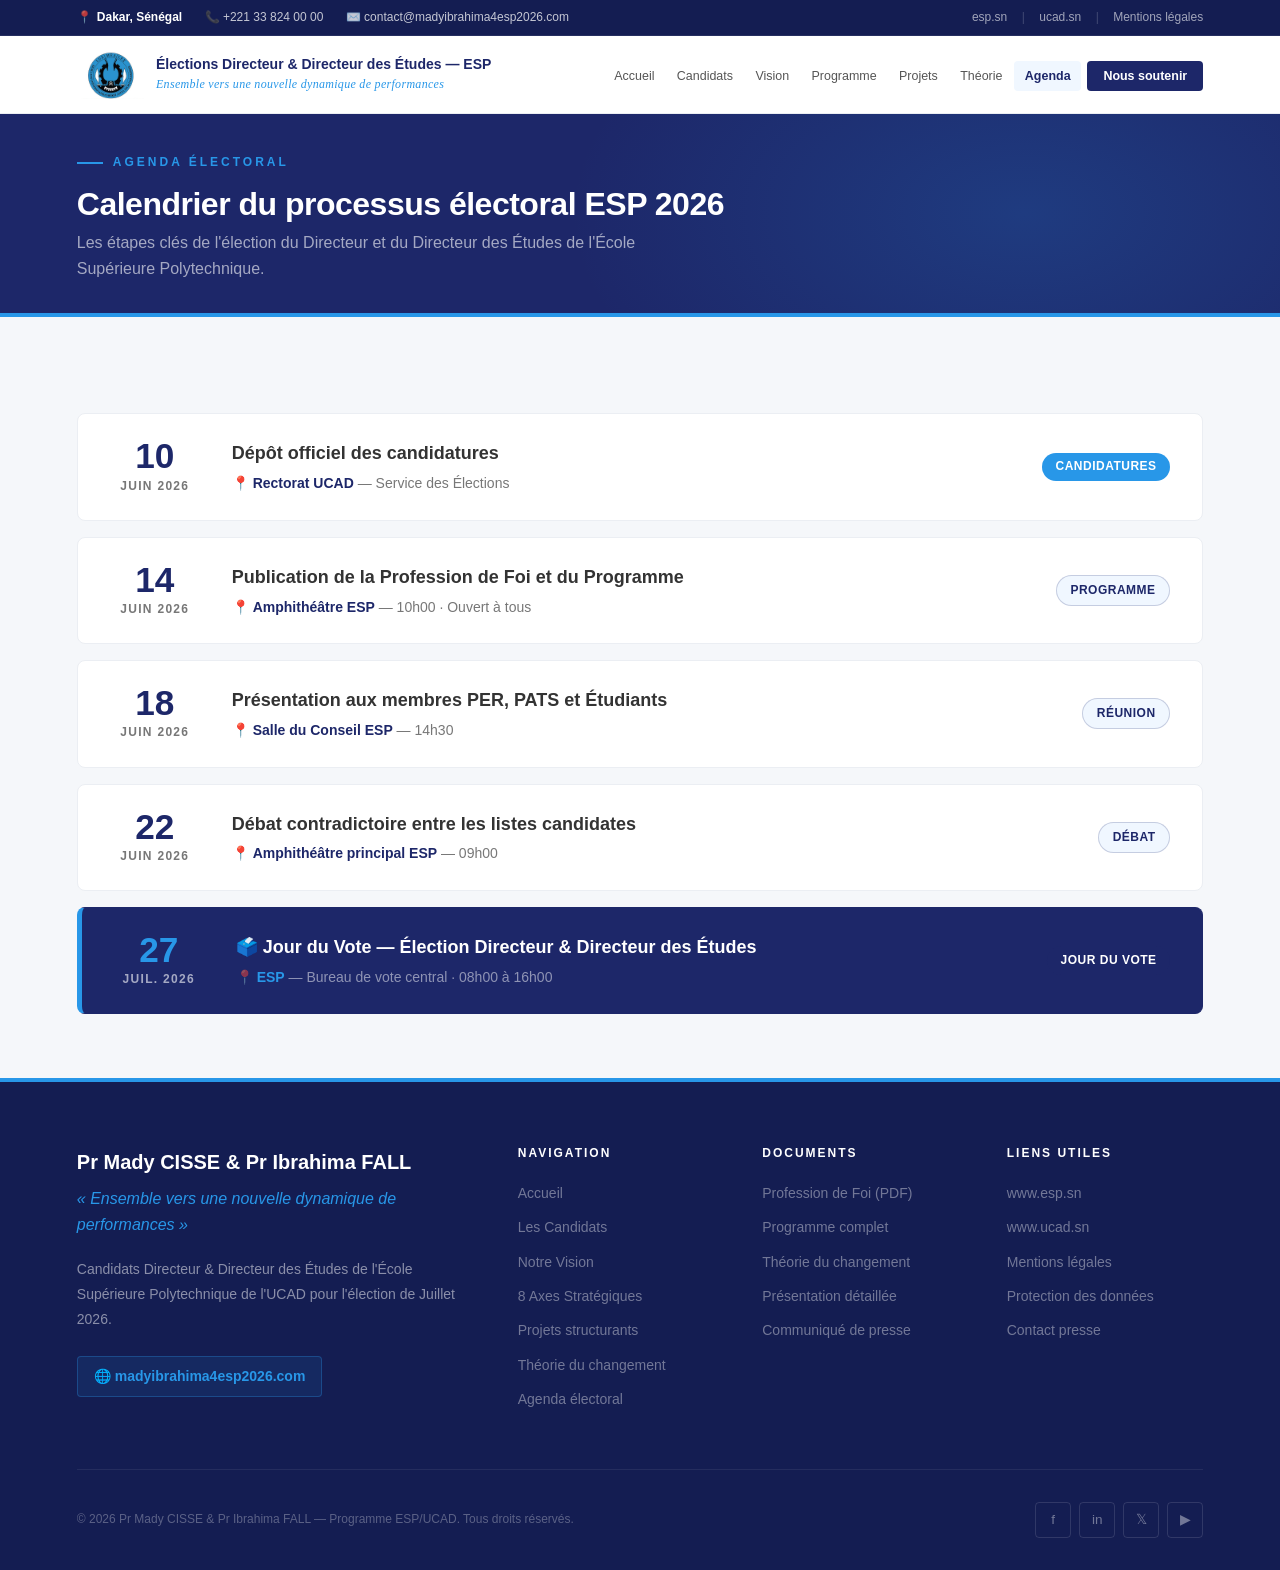
==== commit 24bda208: "Update agenda.html" ====
--- a/agenda.html
+++ b/agenda.html
@@ -34,7 +34,7 @@
   <div class="header-inner">
     <a href="index.html" class="brand" aria-label="Accueil">
       <div class="brand-logo">
-        <img src="assets/logo.jpg" alt="Logo ESP" onerror="this.style.display='none';this.parentNode.querySelector('.brand-logo-text').style.display='block'">
+        <img src="logo.jpg" alt="Logo ESP" onerror="this.style.display='none';this.parentNode.querySelector('.brand-logo-text').style.display='block'">
         <span class="brand-logo-text" style="display:none">ESP</span>
       </div>
       <div class="brand-text">
